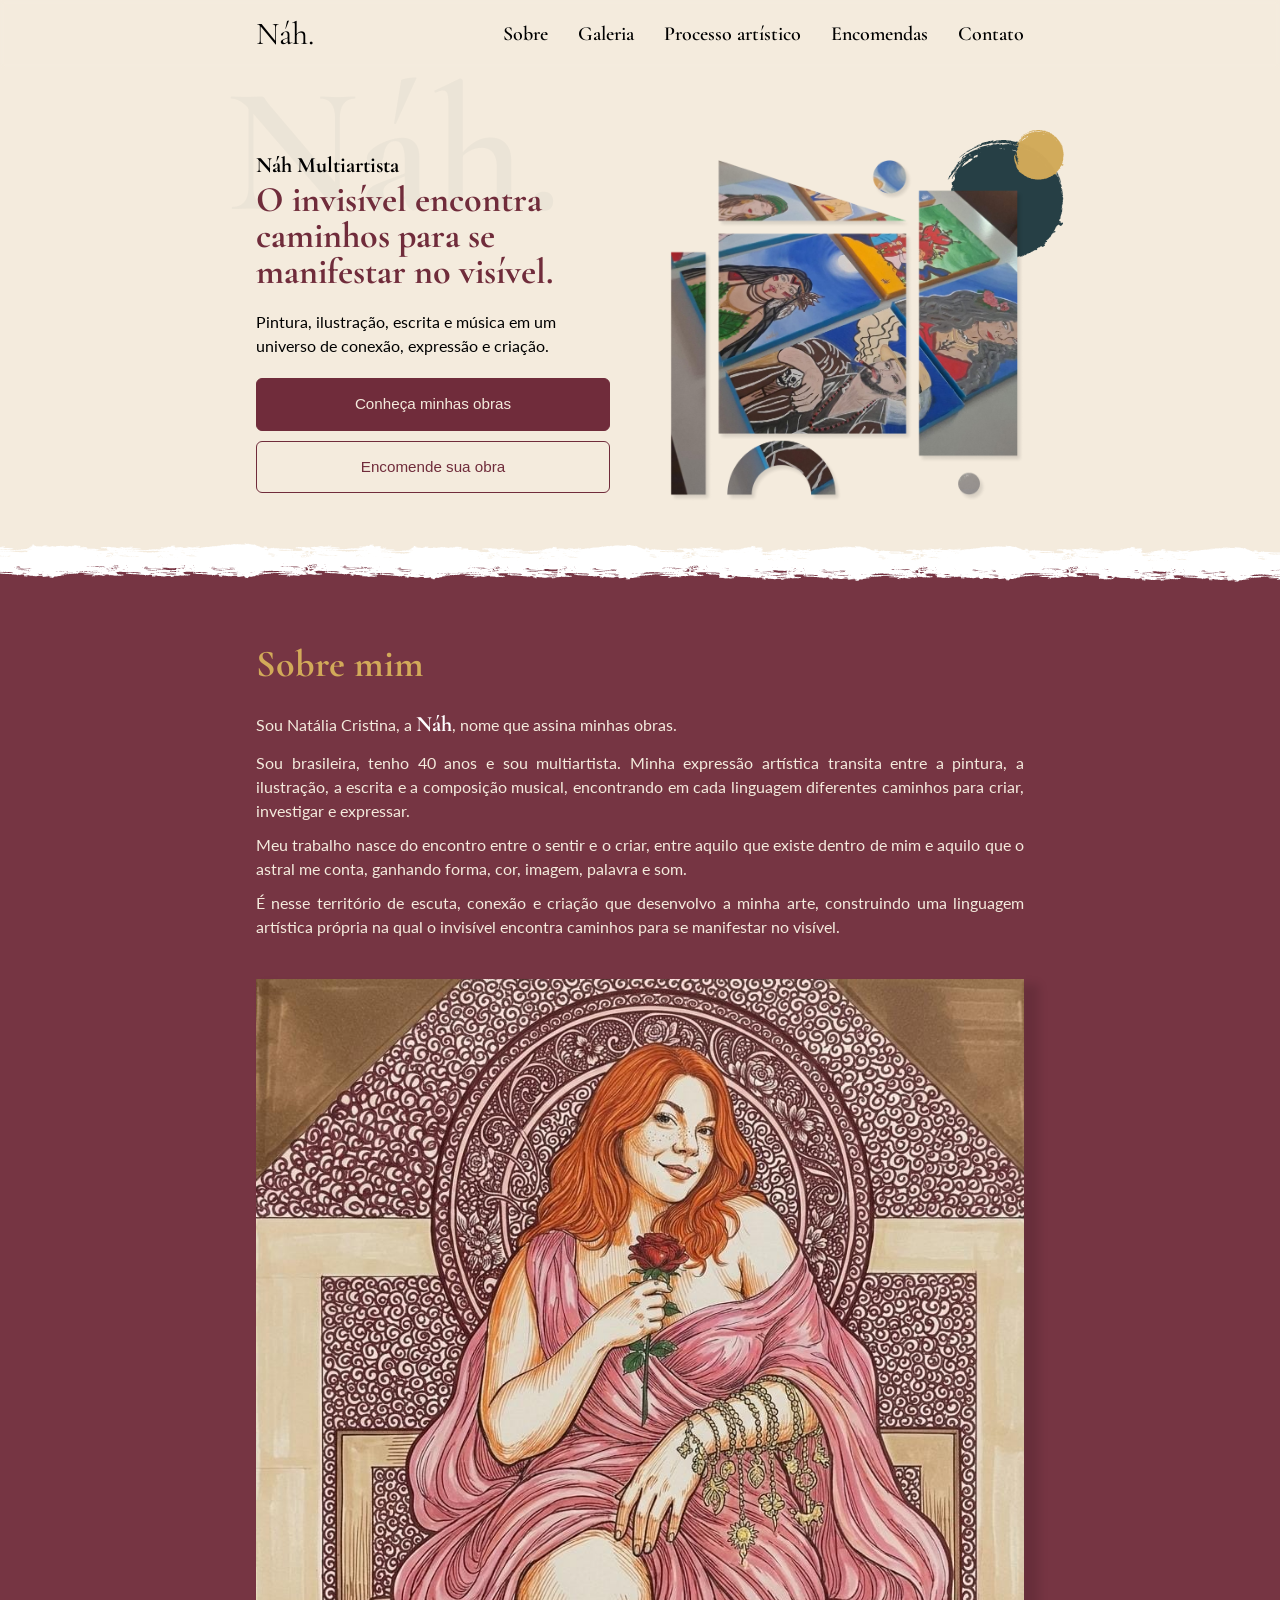
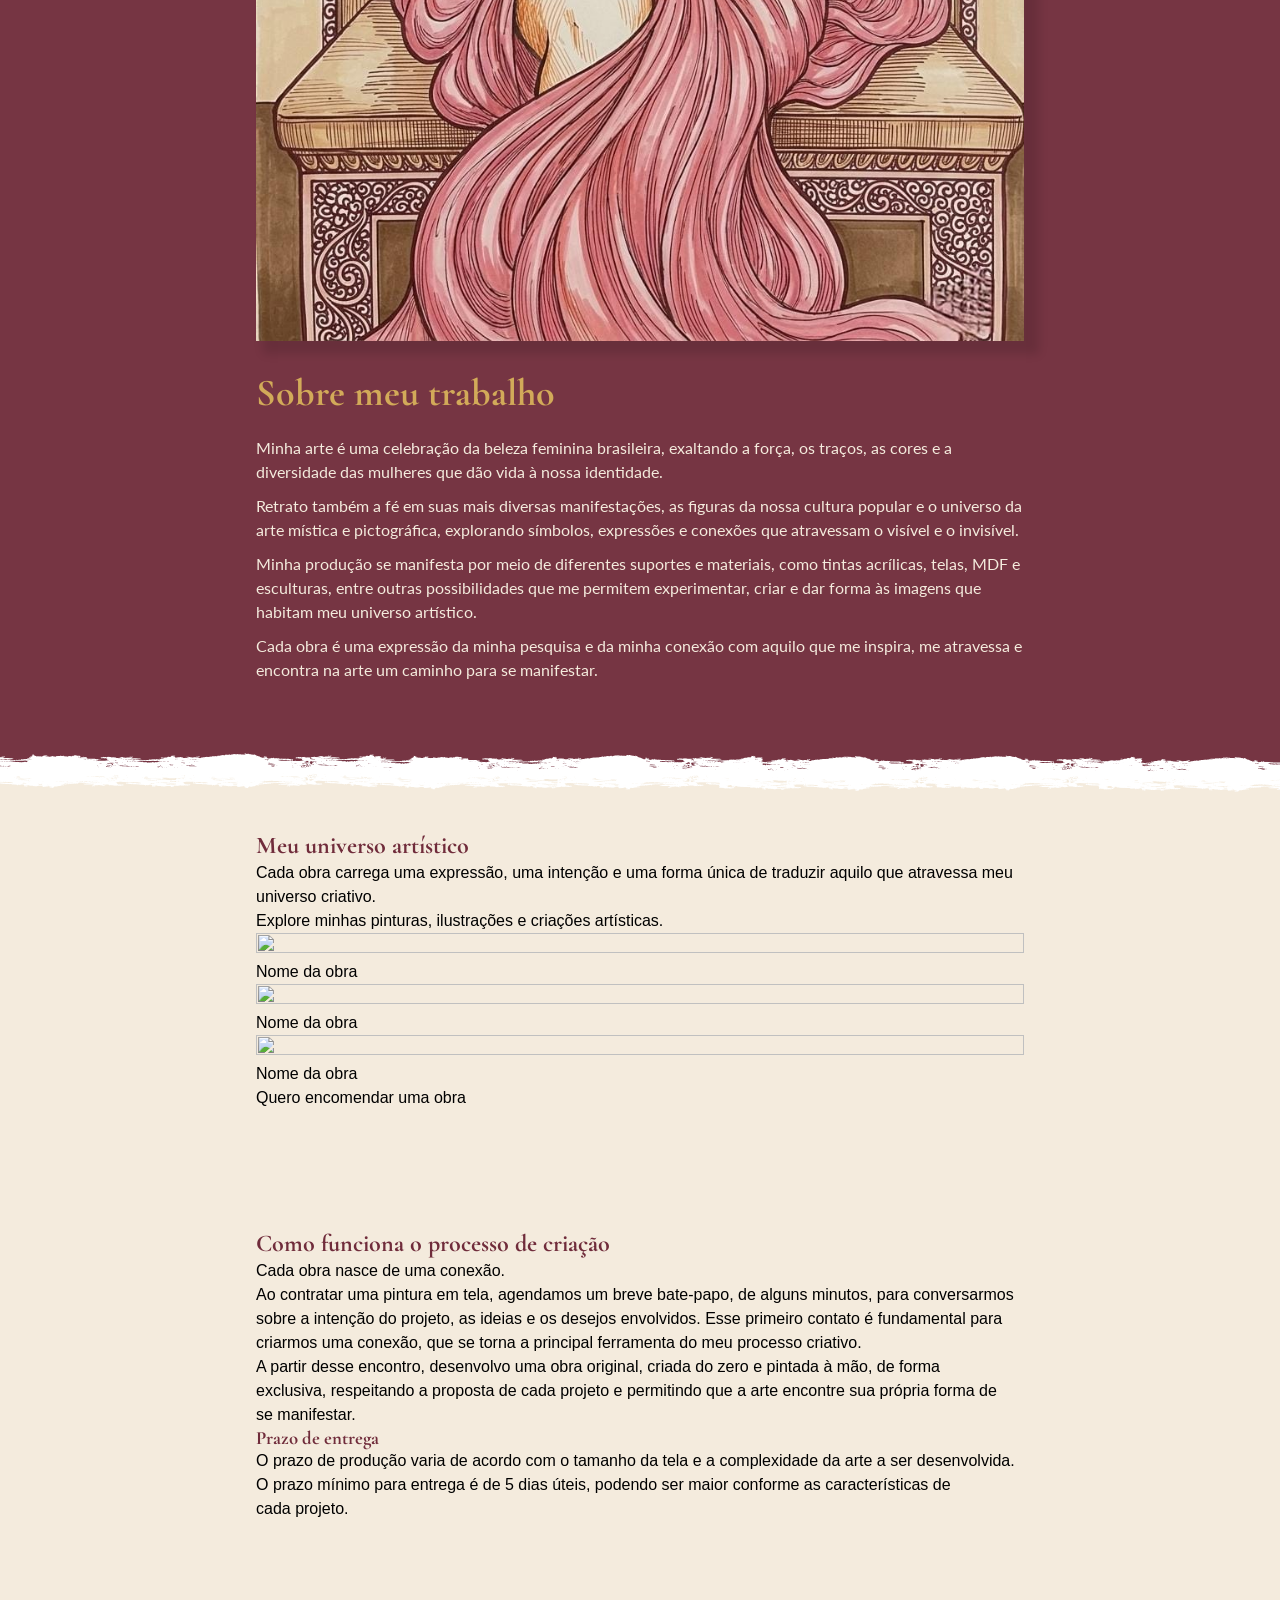
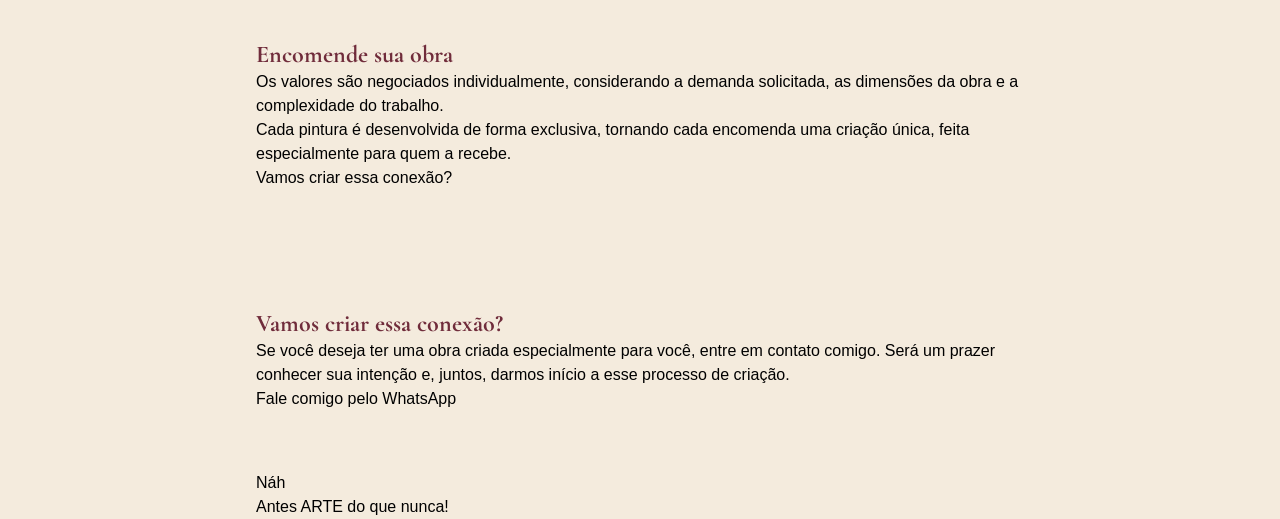
==== index.html @ b09dcbd8 "feat: footer" ====
<!doctype html>
<html lang="pt-BR">
  <head>
    <meta charset="UTF-8" />
    <meta name="viewport" content="width=device-width, initial-scale=1.0" />
    <title>Náh Multiartista</title>
    <link rel="preconnect" href="https://fonts.googleapis.com" />
    <link rel="preconnect" href="https://fonts.gstatic.com" crossorigin />
    <link rel="icon" type="image/x-icon" href="./favicon.ico" />
    <link
      href="https://fonts.googleapis.com/css2?family=Cormorant+Garamond:ital,wght@0,300..700;1,300..700&family=Lato:ital,wght@0,100;0,300;0,400;0,700;0,900;1,100;1,300;1,400;1,700;1,900&display=swap"
      rel="stylesheet"
    />
    <link rel="stylesheet" href="./styles/main.css?v=4" />
  </head>

  <body>
    <div id="header"></div>

    <main>
      <div id="hero"></div>
      <div id="about"></div>
      <div id="gallery"></div>
      <div id="process"></div>
      <div id="commissions"></div>
      <div id="contact"></div>
      <div id="footer"></div>
    </main>

    <script type="module" src="./js/dynamic-load.js"></script>
    <script type="module" src="./js/dynamic-color.js"></script>
    <script type="module" src="./js/menu-mobile.js"></script>
  </body>
</html>
---- styles/main.css ----
@charset "UTF-8";
@media screen and (max-width: 767px) {
  .hide-mobile {
    display: none !important;
  }
}

.show-mobile {
  display: none;
}
@media screen and (max-width: 767px) {
  .show-mobile {
    display: block !important;
  }
}

*,
*::before,
*::after {
  box-sizing: border-box;
}

* {
  margin: 0;
}

html {
  scroll-behavior: smooth;
  scroll-padding-top: 5rem;
  -webkit-text-size-adjust: 100%;
}

body {
  min-height: 100vh;
  text-rendering: optimizeLegibility;
  -webkit-font-smoothing: antialiased;
}

img,
picture,
video,
canvas,
svg {
  display: block;
  max-width: 100%;
}

img,
video {
  height: auto;
}

img {
  display: block;
  width: 100%;
  height: 100%;
  -o-object-fit: contain;
     object-fit: contain;
}

button,
input,
textarea,
select {
  font: inherit;
}

button,
[type=button],
[type=submit] {
  cursor: pointer;
}

a {
  color: inherit;
  text-decoration: none;
}

ul,
ol {
  padding: 0;
  list-style: none;
}

textarea {
  resize: vertical;
}

:focus-visible {
  outline: 3px solid currentColor;
  outline-offset: 3px;
}

@media (prefers-reduced-motion: reduce) {
  *,
  *::before,
  *::after {
    scroll-behavior: auto !important;
    animation-duration: 0.01ms !important;
    animation-iteration-count: 1 !important;
    transition-duration: 0.01ms !important;
  }
}
h1,
h2,
h3,
h4,
.titulo {
  font-family: "Cormorant Garamond", serif;
  font-style: normal;
  color: #702c3b;
}

.titulo {
  font-size: 38px;
  margin-bottom: 20px;
}
@media screen and (max-width: 767px) {
  .titulo {
    font-size: 32px;
  }
}
.titulo.verde {
  color: #d2aa59 !important;
}

.texto {
  font-family: "Lato", sans-serif;
  font-style: normal;
}
@media screen and (min-width: 1440px) {
  .texto {
    text-align: justify;
  }
}
.texto p {
  font-size: 16px;
  margin-bottom: 10px;
}
@media screen and (max-width: 767px) {
  .texto p {
    font-size: 16px;
  }
}

html {
  scroll-behavior: smooth;
  scroll-padding-top: 5rem;
  overflow-x: clip;
  overscroll-behavior-x: none;
}

body {
  min-width: 320px;
  font-family: sans-serif;
  line-height: 1.5;
  background: #f4ebdd;
}

h1,
h2,
h3,
h4,
h5,
h6 {
  line-height: 1.2;
  text-wrap: balance;
}

p {
  text-wrap: pretty;
}

a,
button {
  -webkit-tap-highlight-color: transparent;
}

section {
  position: relative;
  padding: 60px 20px;
}
@media screen and (max-width: 767px) {
  section {
    padding: 40px 10px;
  }
}

.texture-effect {
  position: absolute;
  top: 0;
  left: 0;
  right: 0;
  bottom: 0;
  width: 100%;
  height: 100%;
  background-image: url("./assets/img/effect.png");
  opacity: 0.7;
}

.container {
  max-width: 1440px;
  margin-left: auto;
  margin-right: auto;
}
@media screen and (min-width: 768px) and (max-width: 1439px) {
  .container {
    max-width: 768px;
  }
}
@media screen and (max-width: 767px) {
  .container {
    max-width: 425px;
    padding-left: 10px;
    padding-right: 10px;
  }
}
.container {
  position: relative;
  z-index: 1;
}

.line {
  position: absolute;
  top: -20px;
  left: -20px;
  z-index: 1;
  width: 105%;
  overflow: hidden;
}
.line img {
  width: 100%;
  min-width: 1400px;
}

/* width */
::-webkit-scrollbar {
  width: 10px;
}

/* Track */
::-webkit-scrollbar-track {
  background: #f4ebdd;
}

/* Handle */
::-webkit-scrollbar-thumb {
  background: #263f45;
  border-radius: 5px;
  border: 2px solid #f4ebdd;
}

/* barra de rolagem hover */
::-webkit-scrollbar-thumb:hover {
  background: #263f45;
}

/* Seleção para navegadores modernos */
::-moz-selection {
  background-color: #263f45; /* Cor de fundo da seleção */
  color: #f4ebdd; /* Cor do texto da seleção */
}
::selection {
  background-color: #263f45; /* Cor de fundo da seleção */
  color: #f4ebdd; /* Cor do texto da seleção */
}

/* Seleção para navegadores mais antigos */
::-moz-selection {
  background-color: #263f45; /* Cor de fundo da seleção para Firefox */
  color: #f4ebdd; /* Cor do texto da seleção para Firefox */
}

@media (prefers-reduced-motion: reduce) {
  html {
    scroll-behavior: auto;
  }
}
[data-aos] {
  opacity: 0;
}

.fade-up {
  animation: fade-up 0.5s ease-out both;
}

@keyframes fade-up {
  from {
    opacity: 0;
    transform: translateY(50px);
  }
  to {
    opacity: 1;
    transform: translateY(0);
  }
}
@keyframes fade-down {
  from {
    opacity: 0;
    transform: translateY(-50px);
  }
  to {
    opacity: 1;
    transform: translateY(0);
  }
}
.fade-down {
  animation: fade-down 0.5s ease-out both;
}

@keyframes fade-left {
  from {
    opacity: 0;
    transform: translateX(50px);
  }
  to {
    opacity: 1;
    transform: translateX(0);
  }
}
.fade-left {
  animation: fade-left 0.5s ease-out both;
}

@keyframes fade-right {
  from {
    opacity: 0;
    transform: translateX(-50px);
  }
  to {
    opacity: 1;
    transform: translateX(0);
  }
}
.fade-right {
  animation: fade-right 0.5s ease-out both;
}

@keyframes zoom-in {
  from {
    opacity: 0;
    transform: scale(0.6);
  }
  to {
    opacity: 1;
    transform: scale(1);
  }
}
.zoom-in {
  animation: zoom-in 0.5s ease-out both;
  transform-origin: center center;
}

.btn {
  display: inline-flex;
  align-items: center;
  justify-content: center;
  gap: 0.5rem;
  padding: 0.875rem 1.5rem;
  border: 1px solid transparent;
  border-radius: 0.375rem;
  font: inherit;
  font-size: 0.95rem;
  font-weight: 500;
  text-align: center;
  text-decoration: none;
  cursor: pointer;
  transition: background-color 0.3s ease, color 0.3s ease, border-color 0.3s ease, transform 0.3s ease, box-shadow 0.3s ease;
}
.btn:hover {
  transform: translateY(-2px);
}
.btn:focus-visible {
  outline: 2px solid #d2aa59;
  outline-offset: 4px;
}
.btn:active {
  transform: translateY(0);
}

.btn-primary {
  color: #f4ebdd;
  background-color: #702c3b;
  border-color: #702c3b;
}
.btn-primary:hover {
  background-color: #c46a48;
  border-color: #c46a48;
  box-shadow: 0 5px 15px rgba(112, 44, 59, 0.18);
}

.btn-secondary {
  color: #702c3b;
  background-color: transparent;
  border-color: #702c3b;
}
.btn-secondary:hover {
  color: #f4ebdd;
  background-color: #702c3b;
}

@media (prefers-reduced-motion: reduce) {
  .btn {
    transition: none;
  }
  .btn:hover, .btn:active {
    transform: none;
  }
}
.sobre {
  background: rgba(112, 44, 59, 0.95);
  color: #f4ebdd;
  position: relative;
}
@media screen and (min-width: 1440px) {
  .sobre {
    padding-top: 180px;
    padding-bottom: 180px;
  }
}
@media screen and (min-width: 768px) and (max-width: 1439px) {
  .sobre {
    padding-top: 80px;
    padding-bottom: 80px;
  }
}
@media screen and (max-width: 767px) {
  .sobre {
    padding-top: 80px;
    padding-bottom: 80px;
  }
}
.sobre .container {
  display: grid;
  grid-template-columns: 1fr 1fr 1fr;
  gap: 80px;
  align-items: center;
  justify-content: center;
}
@media screen and (min-width: 768px) and (max-width: 1439px) {
  .sobre .container {
    grid-template-columns: 1fr;
    gap: 30px;
  }
}
@media screen and (max-width: 767px) {
  .sobre .container {
    grid-template-columns: 1fr;
    gap: 30px;
  }
}
.sobre .sobre-grid-left .texto {
  text-align: right;
}
@media screen and (min-width: 768px) and (max-width: 1439px) {
  .sobre .sobre-grid-left .texto {
    text-align: justify;
  }
}
@media screen and (max-width: 767px) {
  .sobre .sobre-grid-left .texto {
    text-align: left;
  }
}
.sobre .sobre-grid-center {
  position: relative;
}
@media screen and (max-width: 767px) {
  .sobre .sobre-grid-center {
    padding: 0 0px 0;
  }
}
.sobre .sobre-grid-center picture {
  display: block;
  overflow: hidden;
  box-shadow: 11px 9px 9px 4px rgba(0, 0, 0, 0.1215686275);
  transition: 0.3s ease-out;
}
.sobre .sobre-grid-center picture:hover {
  transform: scale(0.97) rotate(2deg);
  box-shadow: 9px 7px 7px 2px rgba(0, 0, 0, 0.1294117647);
}
.sobre .sobre-grid-right .texto {
  text-align: left;
}
.sobre .marca {
  font-family: "Cormorant Garamond", serif;
  color: #fff;
  font-weight: 800;
  font-size: 22px;
}

header {
  display: block;
  width: 100%;
  padding: 10px 40px;
  position: fixed;
  top: 0;
  left: 0;
  background: transparent;
  backdrop-filter: blur(2px);
  z-index: 99;
}
@media screen and (max-width: 767px) {
  header {
    padding: 10px 20px;
  }
}
header .logo {
  font-size: 32px;
  font-family: "Cormorant Garamond", serif;
  position: relative;
  z-index: 101;
}
header .logo,
header .nav-header ul li a {
  transition: color 0.3s ease;
}
header.is-dark .logo,
header.is-dark .nav-header ul li a {
  color: #f4ebdd;
}
header.is-dark .nav-header ul li:hover a {
  color: #d2aa59;
}
header.is-dark .menu-toggle {
  border-color: rgba(210, 170, 89, 0.7);
}
header.is-dark .menu-toggle__line {
  background-color: #f4ebdd;
}
header.is-dark .menu-toggle:hover {
  background-color: rgba(210, 170, 89, 0.15);
}

.nav-header {
  display: flex;
  align-items: center;
  justify-content: space-between;
  position: relative;
}
.nav-header ul {
  display: flex;
  width: 100%;
  justify-content: flex-end;
  align-items: center;
  gap: 30px;
  font-family: "Cormorant Garamond", serif;
  font-size: 20px;
  font-weight: 600;
}
.nav-header ul li,
.nav-header ul li a {
  transition: 0.3s ease-out;
}
.nav-header ul li:hover {
  transform: scale(1.05);
}
.nav-header ul li:hover a {
  color: #702c3b;
}

.menu-toggle {
  display: none;
  flex-direction: column;
  align-items: center;
  justify-content: center;
  gap: 6px;
  width: 48px;
  height: 48px;
  padding: 12px;
  background: transparent;
  border: 1px solid rgba(210, 170, 89, 0.7);
  border-radius: 50%;
  cursor: pointer;
  position: relative;
  z-index: 102;
  transition: background-color 0.3s ease, border-color 0.3s ease, transform 0.3s ease;
}
.menu-toggle:hover {
  background-color: rgba(210, 170, 89, 0.15);
  border-color: #d2aa59;
}
.menu-toggle:active {
  transform: scale(0.92);
}
.menu-toggle:focus-visible {
  outline: 2px solid #d2aa59;
  outline-offset: 4px;
}
.menu-toggle__line {
  display: block;
  width: 22px;
  height: 2px;
  flex-shrink: 0;
  background-color: #702c3b;
  border-radius: 2px;
  transition: transform 0.3s ease, opacity 0.2s ease, width 0.3s ease;
}
.menu-toggle__line:nth-child(2) {
  width: 15px;
  align-self: flex-start;
}
.menu-toggle.is-active {
  background-color: rgba(210, 170, 89, 0.15);
  border-color: #d2aa59;
}
.menu-toggle.is-active .menu-toggle__line {
  width: 22px;
}
.menu-toggle.is-active .menu-toggle__line:nth-child(1) {
  transform: translateY(8px) rotate(45deg);
}
.menu-toggle.is-active .menu-toggle__line:nth-child(2) {
  opacity: 0;
  transform: scaleX(0);
}
.menu-toggle.is-active .menu-toggle__line:nth-child(3) {
  transform: translateY(-8px) rotate(-45deg);
}

.menu-mobile {
  position: relative;
}
.menu-mobile .nav-header {
  display: flex;
  align-items: center;
  justify-content: space-between;
  position: relative;
}

.menu-toggle {
  display: flex;
  flex-direction: column;
  align-items: center;
  justify-content: center;
  gap: 6px;
  width: 48px;
  height: 48px;
  padding: 12px;
  border: 1px solid rgba(210, 170, 89, 0.7);
  border-radius: 50%;
  cursor: pointer;
  position: relative;
  z-index: 102;
  transition: background-color 0.3s ease, border-color 0.3s ease, transform 0.3s ease;
}
.menu-toggle:hover {
  background-color: rgba(210, 170, 89, 0.15);
  border-color: #d2aa59;
}
.menu-toggle:active {
  transform: scale(0.92);
}
.menu-toggle:focus-visible {
  outline: 2px solid #d2aa59;
  outline-offset: 4px;
}
.menu-toggle__line {
  display: block;
  width: 22px;
  height: 2px;
  flex-shrink: 0;
  background-color: #702c3b;
  border-radius: 2px;
  transition: transform 0.3s ease, opacity 0.2s ease, width 0.3s ease;
}
.menu-toggle__line:nth-child(2) {
  width: 15px;
  align-self: flex-start;
}
.menu-toggle.is-active {
  background-color: rgba(210, 170, 89, 0.15);
  border-color: #d2aa59;
}
.menu-toggle.is-active .menu-toggle__line {
  width: 22px;
  background: #f4ebdd;
}
.menu-toggle.is-active .menu-toggle__line:nth-child(1) {
  transform: translateY(8px) rotate(45deg);
}
.menu-toggle.is-active .menu-toggle__line:nth-child(2) {
  opacity: 0;
  transform: scaleX(0);
}
.menu-toggle.is-active .menu-toggle__line:nth-child(3) {
  transform: translateY(-8px) rotate(-45deg);
}

.nav-mobile {
  position: fixed;
  top: 0;
  right: 0;
  width: 60vw;
  height: 100vh;
  height: 100dvh;
  overflow-y: auto;
  background: rgba(38, 63, 69, 0.98);
  box-shadow: 2px 2px 8px 4px rgba(0, 0, 0, 0.1215686275);
  color: #f4ebdd;
  transform: translateX(100%);
  visibility: hidden;
  pointer-events: none;
  transition: transform 0.35s ease, visibility 0.35s ease;
  z-index: 101;
}
.nav-mobile ul {
  display: grid;
  grid-template-columns: 1fr;
  gap: 0;
  width: 100%;
  padding-top: 100px;
  font-family: "Cormorant Garamond", serif;
  font-size: 22px;
  font-weight: 600;
}
.nav-mobile li {
  display: block;
  width: 100%;
  padding: 15px 30px;
  transition: background-color 0.2s ease, transform 0.1s ease;
}
.nav-mobile li:hover {
  background-color: rgba(244, 235, 221, 0.08);
}
.nav-mobile li:active {
  background-color: rgba(244, 235, 221, 0.16);
}
.nav-mobile li a {
  display: block;
  color: #f4ebdd;
  text-decoration: none;
}
.nav-mobile.is-active {
  transform: translateX(0);
  visibility: visible;
  pointer-events: auto;
}

@media (prefers-reduced-motion: reduce) {
  .menu-toggle,
  .menu-toggle__line,
  .nav-mobile,
  .nav-mobile li {
    transition: none;
  }
}
.hero {
  overflow: hidden;
  padding-top: 140px;
}
@media screen and (min-width: 1440px) {
  .hero {
    height: 100vh;
  }
}
.hero .container {
  display: grid;
  grid-template-columns: 1fr 1fr;
  gap: 60px;
  align-items: center;
  justify-content: center;
}
@media screen and (max-width: 767px) {
  .hero .container {
    display: flex;
    flex-wrap: wrap;
    flex-direction: column-reverse;
    justify-content: center;
    width: 100%;
  }
}
.hero .texture-hero {
  opacity: 0.4;
}

.hero-grid-left {
  position: relative;
}
.hero-grid-left .detail-hero {
  position: absolute;
  top: -140px;
  left: -80px;
  font-size: 300px;
  font-weight: 600;
  font-family: "Cormorant Garamond", serif;
  line-height: 0.7;
  color: #263f45;
  opacity: 0.035;
  z-index: -1;
  pointer-events: none;
  -webkit-user-select: none;
     -moz-user-select: none;
          user-select: none;
}
@media screen and (min-width: 768px) and (max-width: 1439px) {
  .hero-grid-left .detail-hero {
    font-size: 180px;
    top: -60px;
    left: -30px;
  }
}
@media screen and (max-width: 767px) {
  .hero-grid-left .detail-hero {
    font-size: 160px;
    top: -30px;
    left: 50%;
    transform: translateX(-50%);
  }
}
.hero-grid-left .hero-subtitulo {
  font-family: "Cormorant Garamond", serif;
  font-size: 24px;
  font-weight: 700;
  color: verde;
}
@media screen and (min-width: 768px) and (max-width: 1439px) {
  .hero-grid-left .hero-subtitulo {
    font-size: 22px;
  }
}
@media screen and (max-width: 767px) {
  .hero-grid-left .hero-subtitulo {
    font-size: 20px;
    text-align: center;
  }
}
.hero-grid-left .hero-titulo {
  font-size: 48px;
  line-height: 100%;
}
@media screen and (min-width: 768px) and (max-width: 1439px) {
  .hero-grid-left .hero-titulo {
    font-size: 36px;
  }
}
@media screen and (max-width: 767px) {
  .hero-grid-left .hero-titulo {
    font-size: 36px;
    text-align: center;
    width: 100%;
  }
}
.hero-grid-left .hero-texto {
  margin-top: 20px;
}
@media screen and (max-width: 767px) {
  .hero-grid-left .hero-texto {
    text-align: center;
    margin-top: 0;
  }
}
.hero-grid-left .btn-container {
  margin-top: 20px;
  display: flex;
  flex-wrap: wrap;
  align-items: center;
  gap: 20px;
}
@media screen and (min-width: 768px) and (max-width: 1439px) {
  .hero-grid-left .btn-container {
    gap: 10px;
  }
  .hero-grid-left .btn-container .btn {
    display: block;
    width: 100%;
  }
}
@media screen and (max-width: 767px) {
  .hero-grid-left .btn-container {
    gap: 10px;
  }
  .hero-grid-left .btn-container .btn {
    display: block;
    width: 100%;
  }
}

.hero-grid-right .hero-img {
  position: relative;
  display: block;
  width: 100%;
  max-width: 660px;
  height: auto;
  animation: hero-entrance 1.2s ease-out both, hero-float 6s ease-in-out 1.2s infinite;
  margin-top: 20px;
}
@media screen and (max-width: 767px) {
  .hero-grid-right .hero-img {
    padding: 30px;
  }
}
.hero-grid-right .hero-img .circulo {
  position: absolute;
  top: -40px;
  right: -80px;
  display: block;
  width: 260px;
  height: 260px;
  opacity: 1;
  z-index: -1;
}
@media screen and (min-width: 768px) and (max-width: 1439px) {
  .hero-grid-right .hero-img .circulo {
    width: 120px;
    height: 120px;
    top: -20px;
    right: -40px;
  }
}
@media screen and (max-width: 767px) {
  .hero-grid-right .hero-img .circulo {
    width: 100px;
    height: 100px;
    top: 10px;
    right: 0px;
  }
}
.hero-grid-right .hero-img .circulo-s {
  position: absolute;
  top: -60px;
  right: -80px;
  display: block;
  width: 100px;
  height: 100px;
  opacity: 0.98;
  z-index: -1;
}
@media screen and (min-width: 768px) and (max-width: 1439px) {
  .hero-grid-right .hero-img .circulo-s {
    width: 50px;
    height: 50px;
    top: -30px;
    right: -40px;
  }
}
@media screen and (max-width: 767px) {
  .hero-grid-right .hero-img .circulo-s {
    width: 40px;
    height: 40px;
    top: 0px;
    right: 0px;
  }
}
.hero-grid-right .hero-img img {
  display: block;
  width: 100%;
  height: 100%;
  -o-object-fit: contain;
     object-fit: contain;
}
@keyframes hero-entrance {
  from {
    opacity: 0;
    transform: translateY(20px) scale(0.98);
  }
  to {
    opacity: 1;
    transform: translateY(0) scale(1);
  }
}
@keyframes hero-float {
  0%, 100% {
    transform: translateY(0);
  }
  50% {
    transform: translateY(-8px);
  }
}/*# sourceMappingURL=main.css.map */
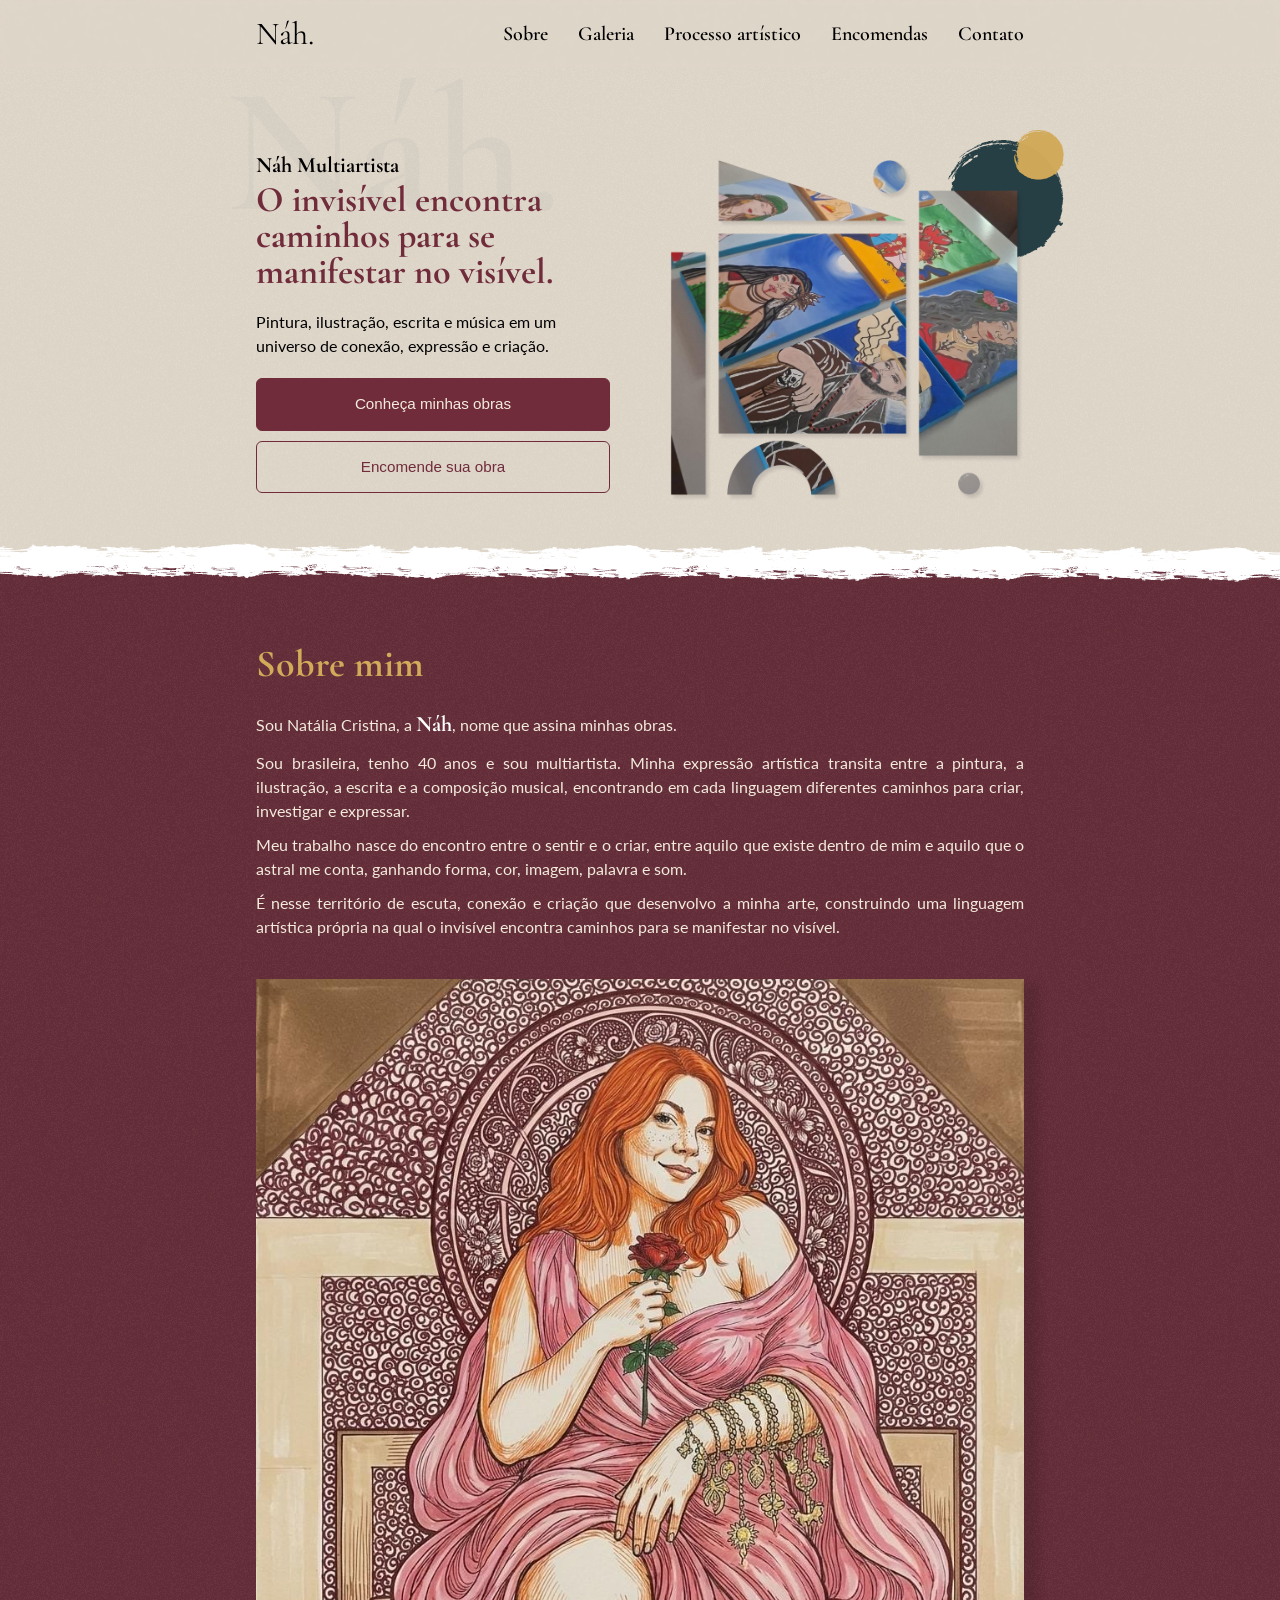
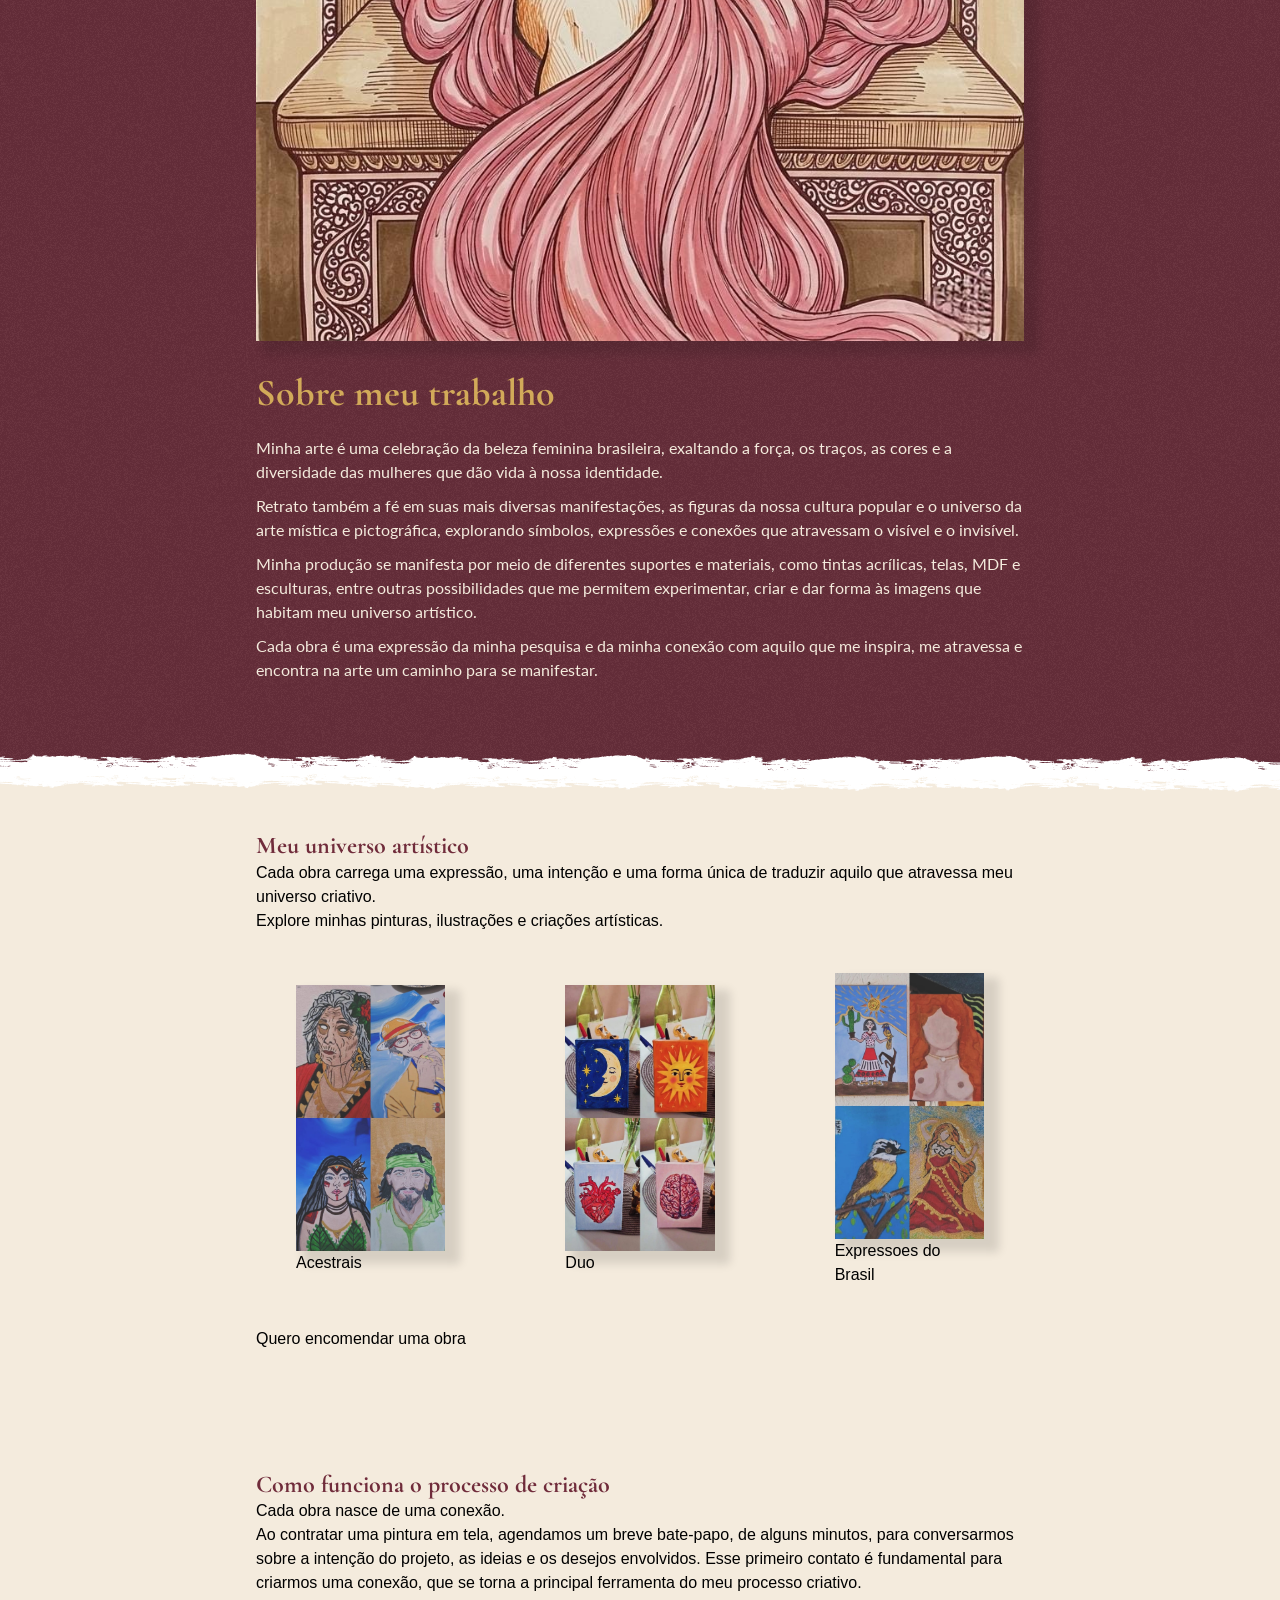
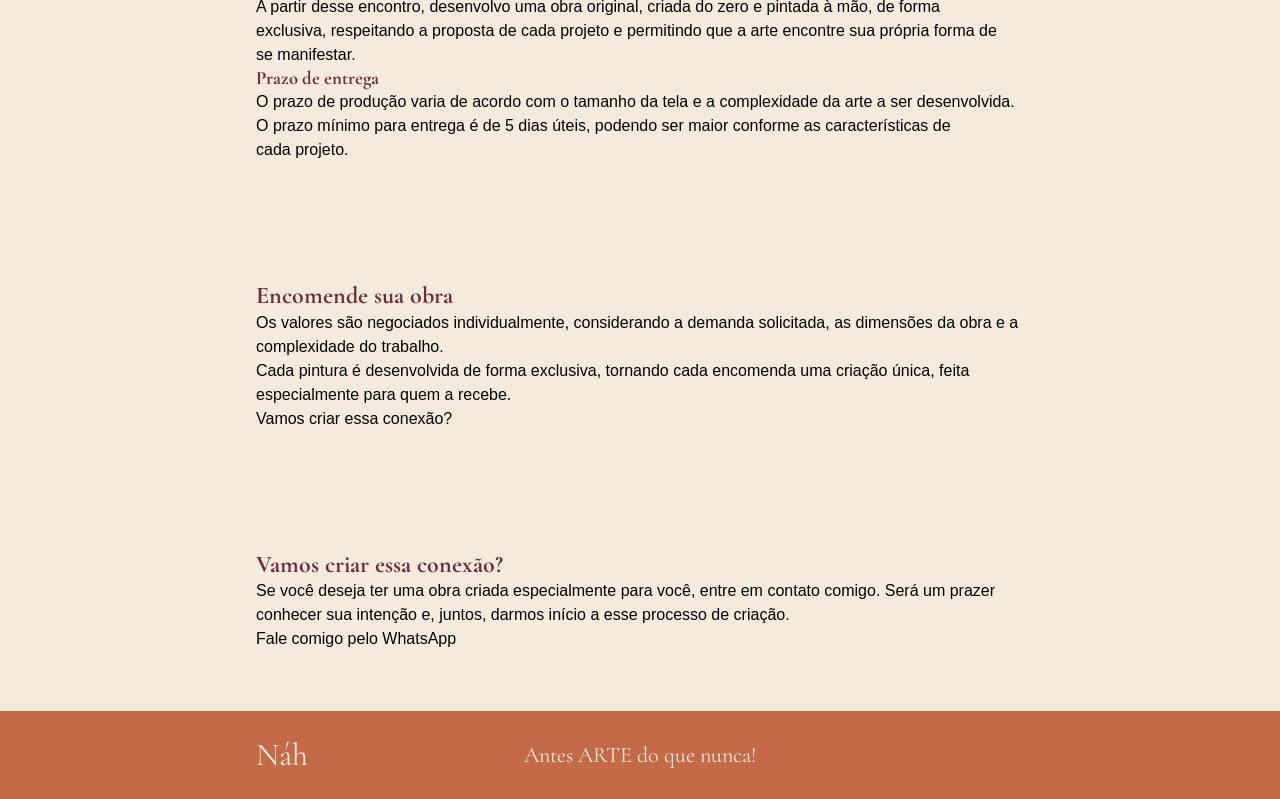
==== commit 7acc974e: "feat(wip): gallery" ====
--- a/index.html
+++ b/index.html
@@ -11,7 +11,7 @@
       href="https://fonts.googleapis.com/css2?family=Cormorant+Garamond:ital,wght@0,300..700;1,300..700&family=Lato:ital,wght@0,100;0,300;0,400;0,700;0,900;1,100;1,300;1,400;1,700;1,900&display=swap"
       rel="stylesheet"
     />
-    <link rel="stylesheet" href="./styles/main.css?v=4" />
+    <link rel="stylesheet" href="./styles/main.css?v=5" />
   </head>
 
   <body>
--- a/styles/main.css
+++ b/styles/main.css
@@ -178,7 +178,12 @@
 
 section {
   position: relative;
-  padding: 60px 20px;
+  padding: 80px 20px;
+}
+@media screen and (min-width: 768px) and (max-width: 1439px) {
+  section {
+    padding: 60px 20px;
+  }
 }
 @media screen and (max-width: 767px) {
   section {
@@ -194,7 +199,7 @@
   bottom: 0;
   width: 100%;
   height: 100%;
-  background-image: url("./assets/img/effect.png");
+  background-image: url("../../assets/img/effect.png");
   opacity: 0.7;
 }
 
@@ -488,6 +493,32 @@
   color: #fff;
   font-weight: 800;
   font-size: 22px;
+}
+
+@media screen and (min-width: 1440px) {
+  .galeria {
+    padding: 120px 20px;
+  }
+}
+.galeria .grid-galeria {
+  display: flex;
+  flex-direction: row;
+  align-items: center;
+  gap: 40px;
+}
+.galeria .quadro {
+  max-width: 32%;
+  padding: 40px;
+}
+.galeria .quadro figure {
+  display: block;
+  overflow: hidden;
+  box-shadow: 11px 9px 9px 4px rgba(0, 0, 0, 0.1215686275);
+  transition: 0.3s ease-out;
+}
+.galeria .quadro figure:hover {
+  transform: scale(0.97) rotate(2deg);
+  box-shadow: 9px 7px 7px 2px rgba(0, 0, 0, 0.1294117647);
 }
 
 header {
@@ -967,4 +998,36 @@
   50% {
     transform: translateY(-8px);
   }
+}
+
+#footer {
+  padding: 10px 10px;
+  background: #c46a48;
+  color: #f4ebdd;
+  font-family: "Cormorant Garamond", serif;
+  font-size: 22px;
+  text-align: center;
+}
+@media screen and (max-width: 767px) {
+  #footer {
+    font-size: 20px;
+  }
+}
+#footer .container {
+  display: grid;
+  grid-template-columns: 1fr 1fr 1fr;
+  justify-content: center;
+  align-items: center;
+}
+@media screen and (max-width: 767px) {
+  #footer .container {
+    grid-template-columns: 1fr;
+  }
+}
+#footer .logo {
+  font-size: 32px;
+  font-family: "Cormorant Garamond", serif;
+  position: relative;
+  z-index: 101;
+  text-align: left;
 }/*# sourceMappingURL=main.css.map */
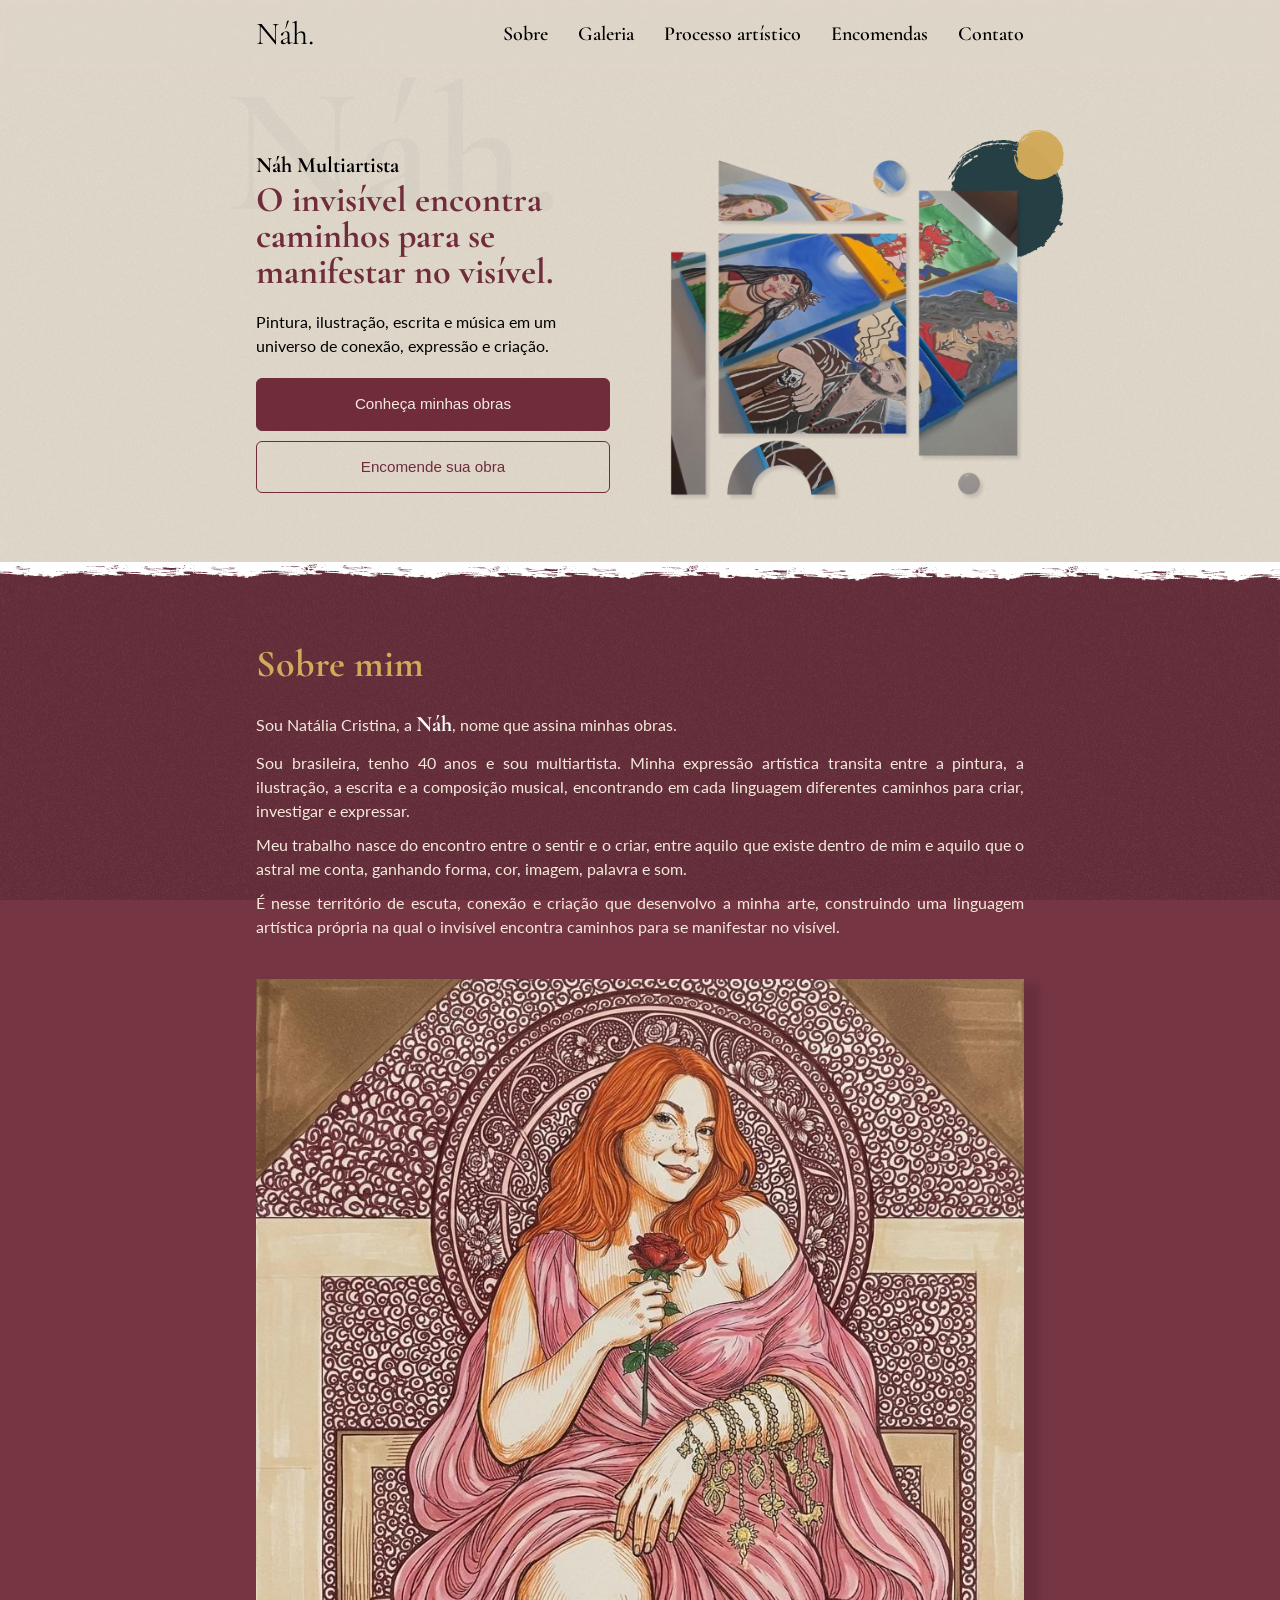
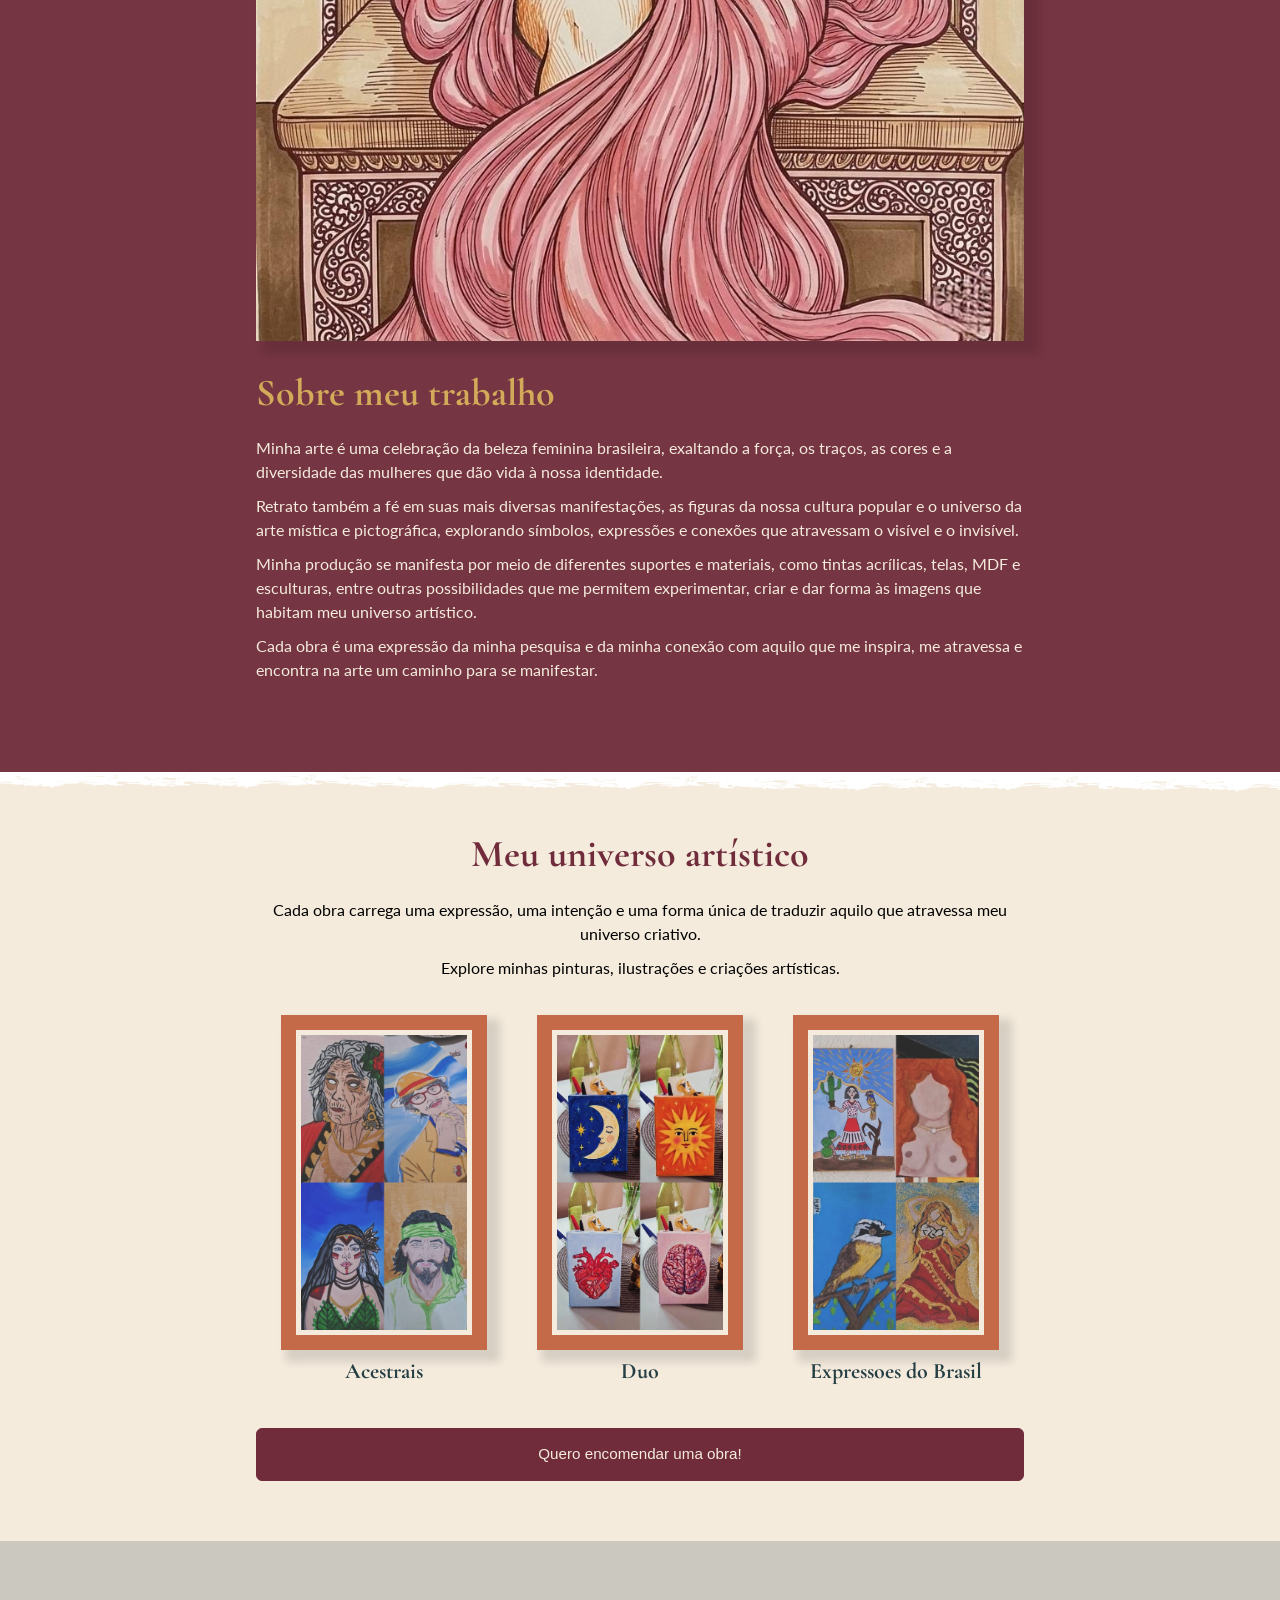
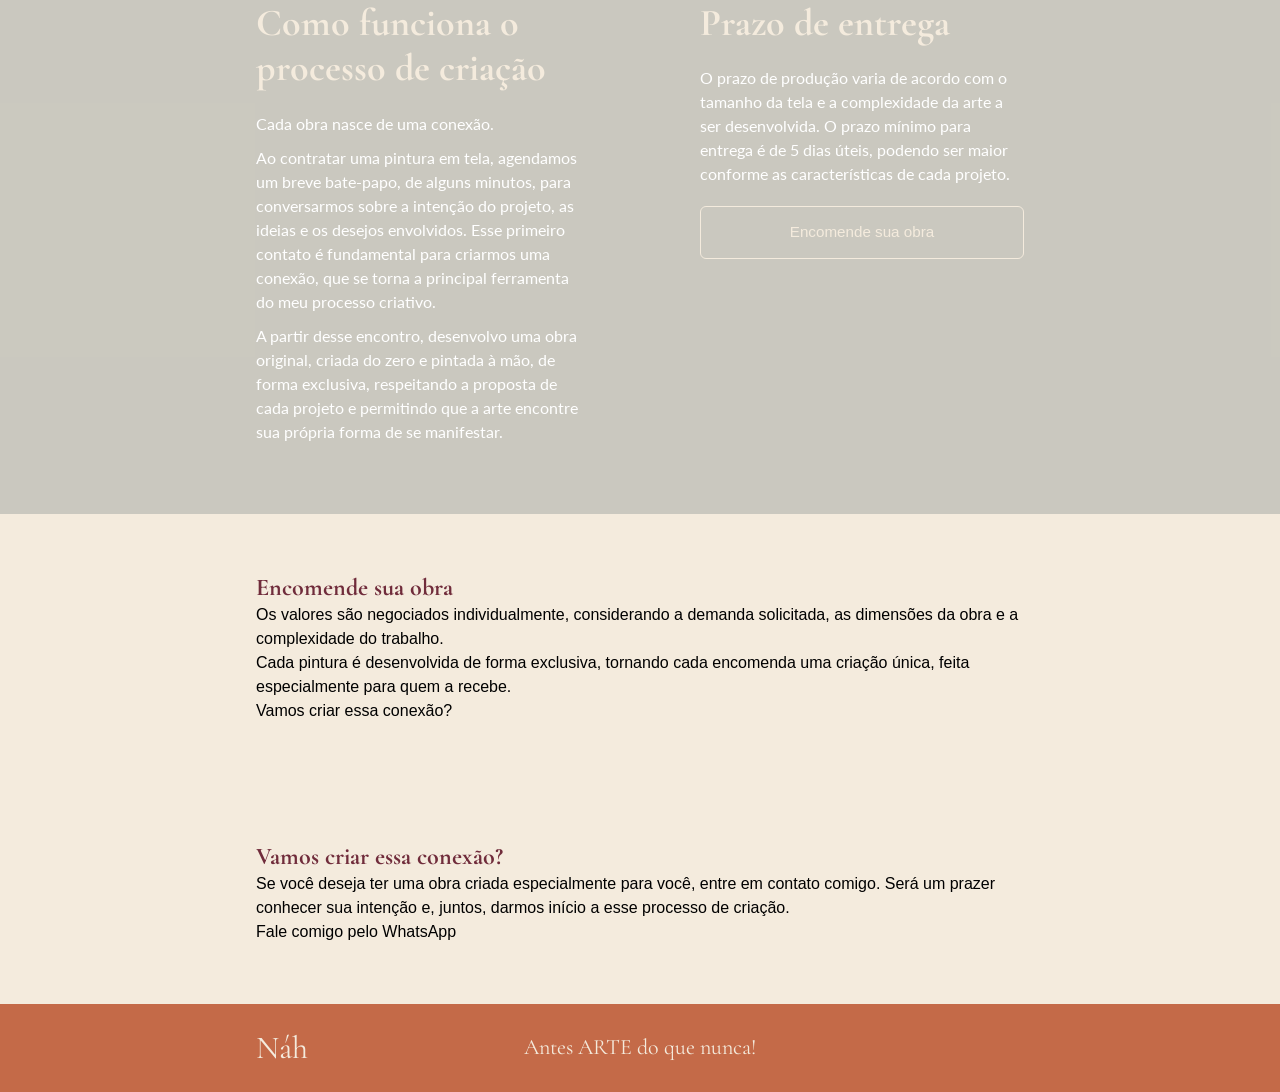
==== commit 3d921ff6: "feat: gallery" ====
--- a/index.html
+++ b/index.html
@@ -11,7 +11,7 @@
       href="https://fonts.googleapis.com/css2?family=Cormorant+Garamond:ital,wght@0,300..700;1,300..700&family=Lato:ital,wght@0,100;0,300;0,400;0,700;0,900;1,100;1,300;1,400;1,700;1,900&display=swap"
       rel="stylesheet"
     />
-    <link rel="stylesheet" href="./styles/main.css?v=5" />
+    <link rel="stylesheet" href="./styles/main.css?v=6" />
   </head>
 
   <body>
--- a/styles/main.css
+++ b/styles/main.css
@@ -187,7 +187,7 @@
 }
 @media screen and (max-width: 767px) {
   section {
-    padding: 40px 10px;
+    padding: 60px 10px;
   }
 }
 
@@ -200,7 +200,15 @@
   width: 100%;
   height: 100%;
   background-image: url("../../assets/img/effect.png");
+  background-position: center center;
+  background-repeat: repeat;
+  background-attachment: fixed;
   opacity: 0.7;
+}
+@media screen and (max-width: 767px) {
+  .texture-effect {
+    background-attachment: scroll;
+  }
 }
 
 .container {
@@ -402,6 +410,41 @@
 .btn-secondary:hover {
   color: #f4ebdd;
   background-color: #702c3b;
+  border-color: transparent;
+}
+.btn-secondary.white {
+  color: #f4ebdd;
+  border-color: #f4ebdd;
+}
+.btn-secondary:hover.white {
+  background-color: #263f45;
+  border-color: #263f45;
+}
+
+.btn-container {
+  margin-top: 20px;
+  display: flex;
+  flex-wrap: wrap;
+  align-items: center;
+  gap: 20px;
+}
+@media screen and (min-width: 768px) and (max-width: 1439px) {
+  .btn-container {
+    gap: 10px;
+  }
+  .btn-container .btn {
+    display: block;
+    width: 100%;
+  }
+}
+@media screen and (max-width: 767px) {
+  .btn-container {
+    gap: 10px;
+  }
+  .btn-container .btn {
+    display: block;
+    width: 100%;
+  }
 }
 
 @media (prefers-reduced-motion: reduce) {
@@ -416,6 +459,7 @@
   background: rgba(112, 44, 59, 0.95);
   color: #f4ebdd;
   position: relative;
+  overflow-x: hidden;
 }
 @media screen and (min-width: 1440px) {
   .sobre {
@@ -495,6 +539,23 @@
   font-size: 22px;
 }
 
+.galeria {
+  text-align: center;
+  overflow-x: hidden;
+}
+.galeria .texto {
+  text-align: center;
+}
+@media screen and (min-width: 768px) and (max-width: 1439px) {
+  .galeria .texto {
+    margin-bottom: 30px;
+  }
+}
+@media screen and (max-width: 767px) {
+  .galeria .texto {
+    margin-bottom: 30px;
+  }
+}
 @media screen and (min-width: 1440px) {
   .galeria {
     padding: 120px 20px;
@@ -502,23 +563,90 @@
 }
 .galeria .grid-galeria {
   display: flex;
+  flex-wrap: wrap;
   flex-direction: row;
-  align-items: center;
+  align-items: flex-start;
+  justify-content: center;
   gap: 40px;
 }
+@media screen and (max-width: 767px) {
+  .galeria .grid-galeria {
+    gap: 20px;
+    margin-bottom: 20px;
+  }
+}
 .galeria .quadro {
-  max-width: 32%;
+  max-width: calc(33.33% - 40px);
   padding: 40px;
+  transition: 0.3s ease-out;
+}
+@media screen and (min-width: 1440px) {
+  .galeria .quadro {
+    scale: 0.95;
+  }
+  .galeria .quadro:hover {
+    scale: 1;
+  }
+  .galeria .quadro:hover figure::before {
+    box-shadow: 9px 8px 16px 10px rgba(0, 0, 0, 0.0745098039);
+  }
+}
+@media screen and (min-width: 768px) and (max-width: 1439px) {
+  .galeria .quadro {
+    padding: 20px;
+  }
+}
+@media screen and (max-width: 767px) {
+  .galeria .quadro {
+    padding: 20px;
+    max-width: 100%;
+  }
 }
 .galeria .quadro figure {
   display: block;
-  overflow: hidden;
-  box-shadow: 11px 9px 9px 4px rgba(0, 0, 0, 0.1215686275);
+  border: 5px solid #f4ebdd;
   transition: 0.3s ease-out;
+  position: relative;
+  margin-bottom: 20px;
+}
+.galeria .quadro figure::before {
+  content: "";
+  display: block;
+  position: absolute;
+  top: -20px;
+  left: -20px;
+  width: calc(100% + 40px);
+  height: calc(100% + 40px);
+  background: #c46a48;
+  z-index: -1;
+  transition: 0.3s ease-out;
+  box-shadow: 9px 8px 8px 4px rgba(0, 0, 0, 0.1215686275);
 }
 .galeria .quadro figure:hover {
-  transform: scale(0.97) rotate(2deg);
   box-shadow: 9px 7px 7px 2px rgba(0, 0, 0, 0.1294117647);
+}
+.galeria .quadro figure:hover:before {
+  background: #263f45;
+}
+.galeria .quadro figcaption {
+  font-weight: 700;
+  font-size: 28px;
+  font-family: "Cormorant Garamond", serif;
+  color: #263f45;
+}
+@media screen and (min-width: 768px) and (max-width: 1439px) {
+  .galeria .quadro figcaption {
+    font-size: 22px;
+  }
+}
+@media screen and (max-width: 767px) {
+  .galeria .quadro figcaption {
+    font-size: 22px;
+  }
+}
+.galeria .btn-container {
+  display: block;
+  text-align: center;
 }
 
 header {
@@ -882,31 +1010,6 @@
     margin-top: 0;
   }
 }
-.hero-grid-left .btn-container {
-  margin-top: 20px;
-  display: flex;
-  flex-wrap: wrap;
-  align-items: center;
-  gap: 20px;
-}
-@media screen and (min-width: 768px) and (max-width: 1439px) {
-  .hero-grid-left .btn-container {
-    gap: 10px;
-  }
-  .hero-grid-left .btn-container .btn {
-    display: block;
-    width: 100%;
-  }
-}
-@media screen and (max-width: 767px) {
-  .hero-grid-left .btn-container {
-    gap: 10px;
-  }
-  .hero-grid-left .btn-container .btn {
-    display: block;
-    width: 100%;
-  }
-}
 
 .hero-grid-right .hero-img {
   position: relative;
@@ -998,6 +1101,44 @@
   50% {
     transform: translateY(-8px);
   }
+}
+
+.processo {
+  background-image: url("../../assets/img/background-img.jpg");
+  background-position: center center;
+  background-repeat: no-repeat;
+  background-attachment: fixed;
+  position: relative;
+  color: #fff;
+}
+@media screen and (max-width: 767px) {
+  .processo {
+    background-attachment: scroll;
+  }
+}
+.processo .mascara {
+  position: absolute;
+  top: 0;
+  left: 0;
+  width: 100%;
+  height: 100%;
+  background: rgba(38, 63, 69, 0.2);
+}
+.processo .container {
+  position: relative;
+  z-index: 1;
+  display: grid;
+  grid-template-columns: 1fr 1fr;
+  gap: 120px;
+}
+@media screen and (max-width: 767px) {
+  .processo .container {
+    grid-template-columns: 1fr;
+    gap: 60px;
+  }
+}
+.processo .titulo {
+  color: #f4ebdd;
 }
 
 #footer {
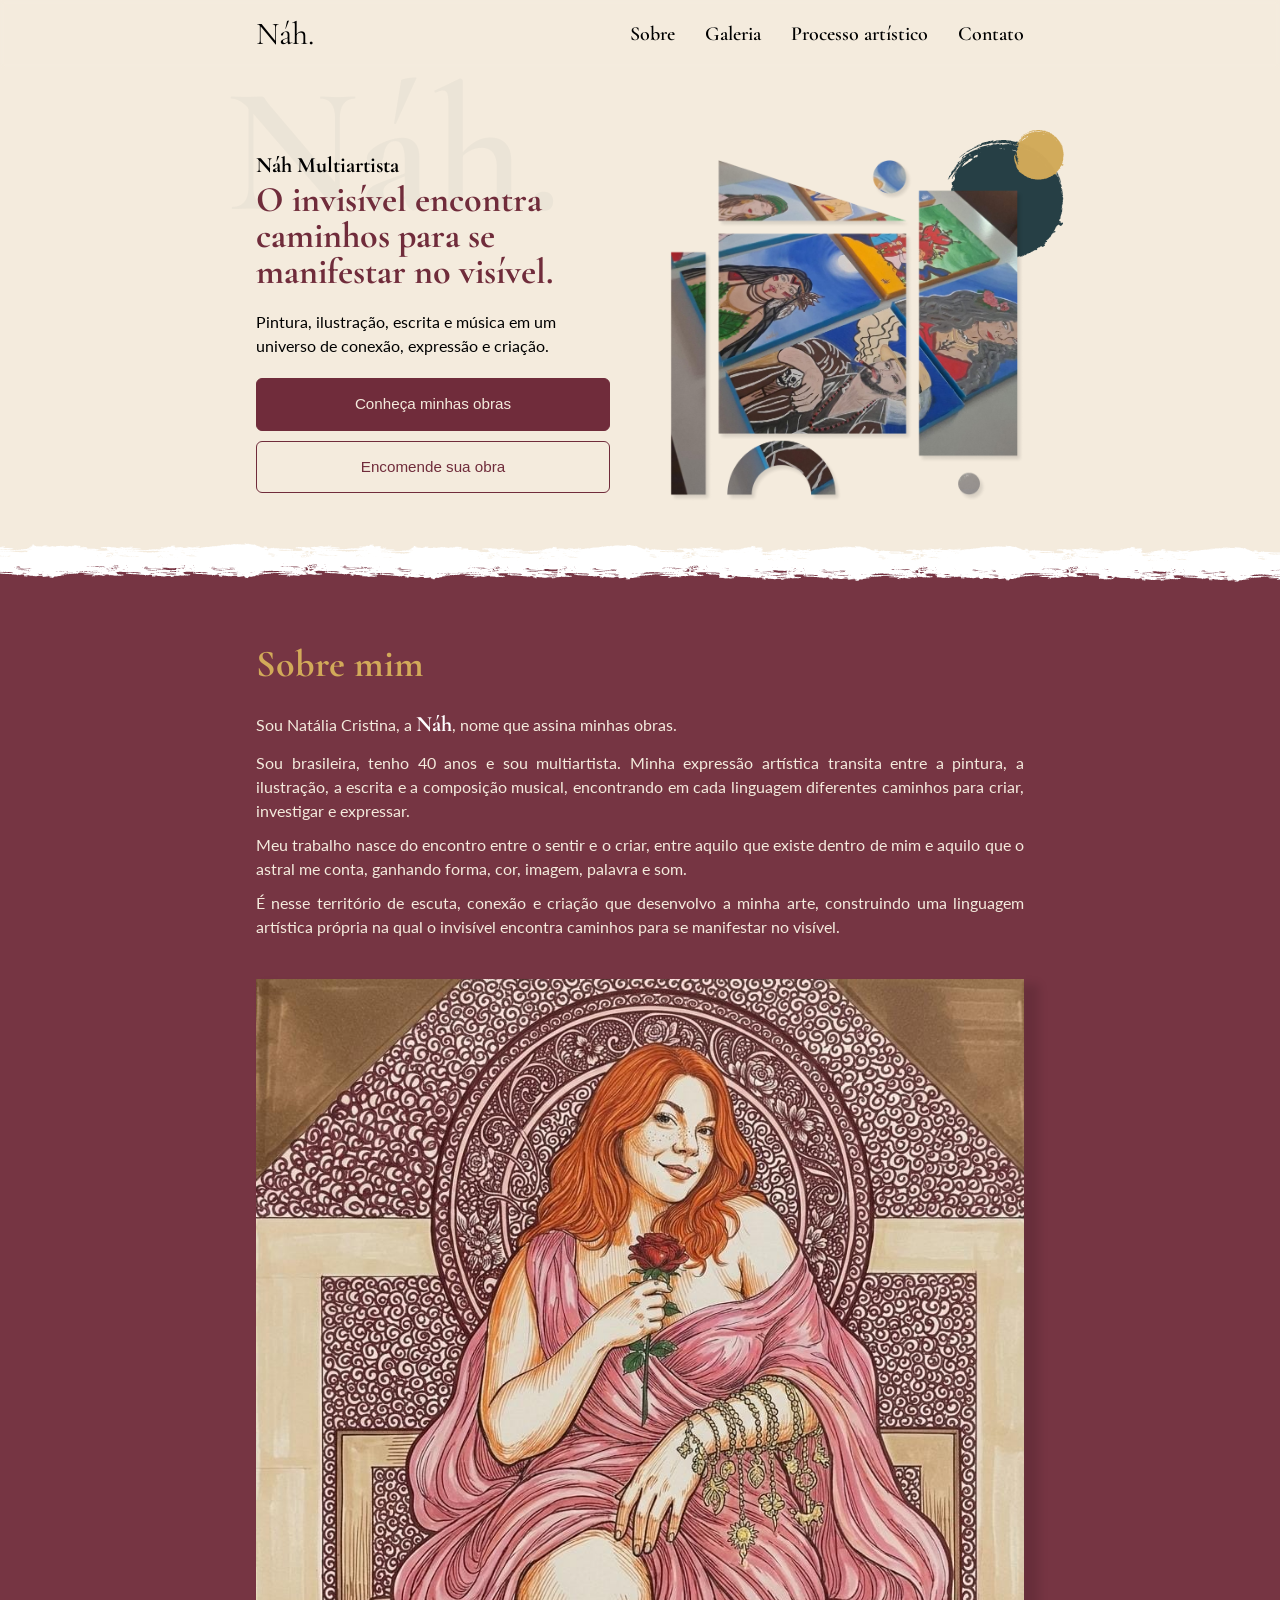
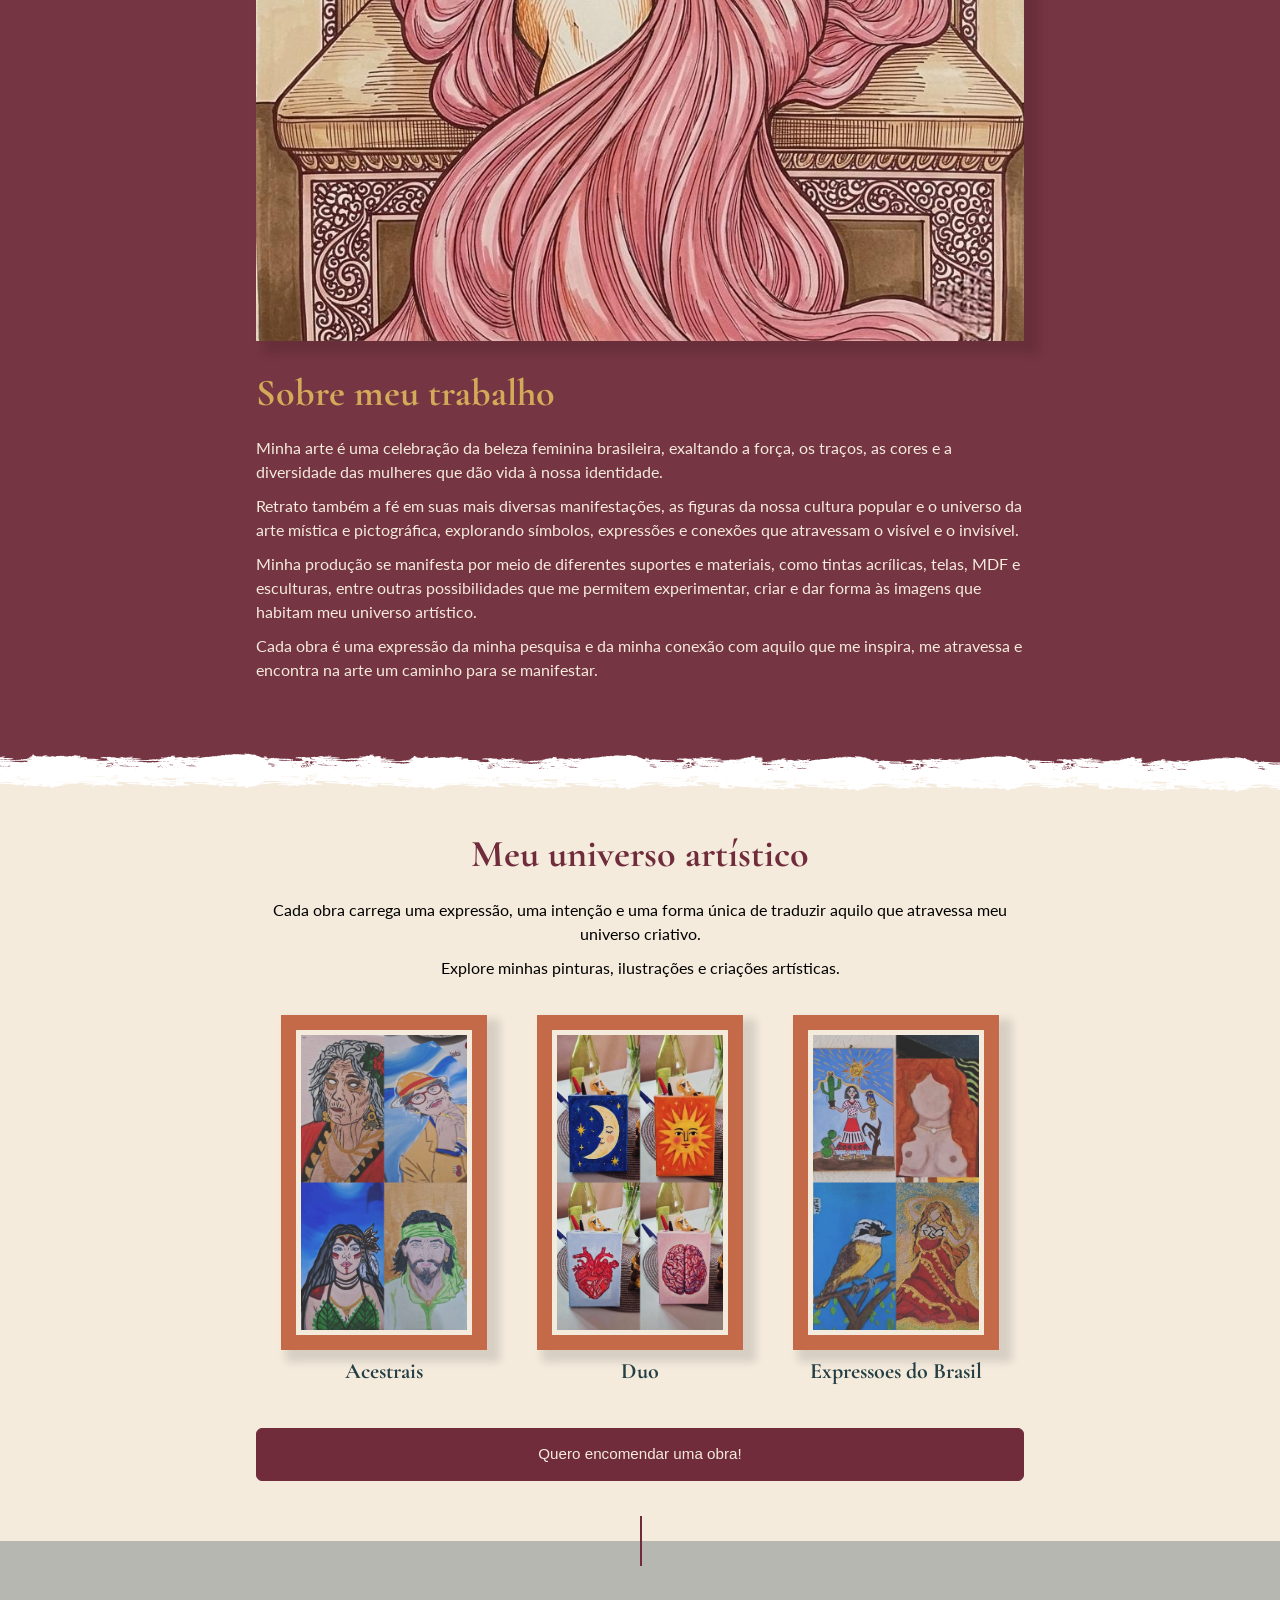
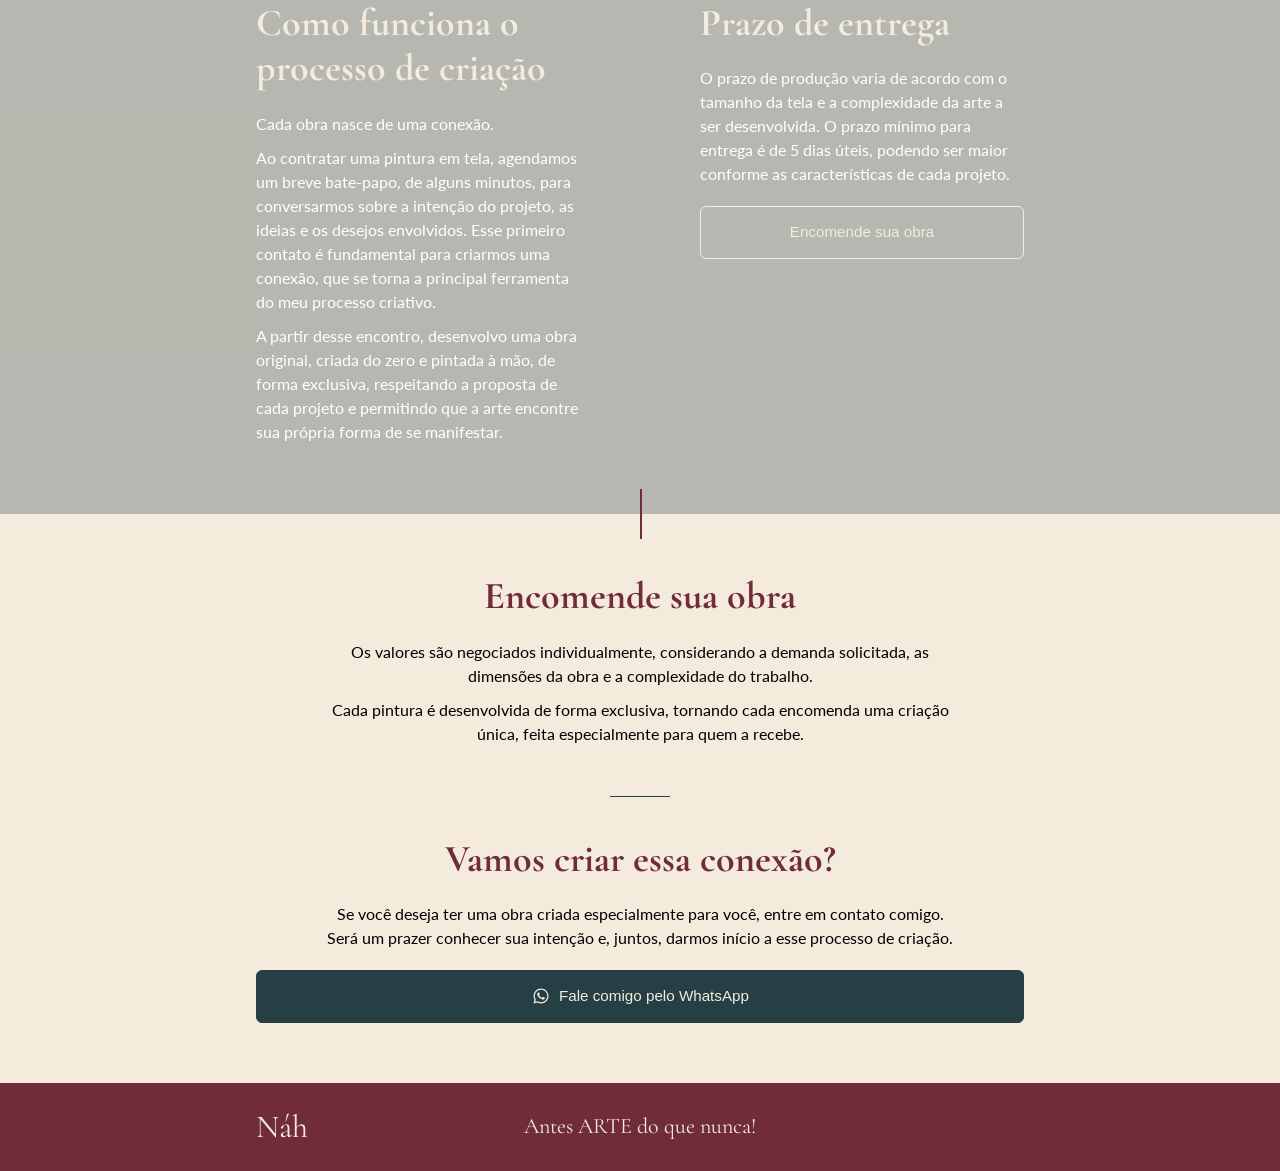
==== commit 936451af: "feat: contact" ====
--- a/index.html
+++ b/index.html
@@ -11,7 +11,7 @@
       href="https://fonts.googleapis.com/css2?family=Cormorant+Garamond:ital,wght@0,300..700;1,300..700&family=Lato:ital,wght@0,100;0,300;0,400;0,700;0,900;1,100;1,300;1,400;1,700;1,900&display=swap"
       rel="stylesheet"
     />
-    <link rel="stylesheet" href="./styles/main.css?v=6" />
+    <link rel="stylesheet" href="./styles/main.css?v=7" />
   </head>
 
   <body>
@@ -22,7 +22,6 @@
       <div id="about"></div>
       <div id="gallery"></div>
       <div id="process"></div>
-      <div id="commissions"></div>
       <div id="contact"></div>
       <div id="footer"></div>
     </main>
--- a/styles/main.css
+++ b/styles/main.css
@@ -199,7 +199,7 @@
   bottom: 0;
   width: 100%;
   height: 100%;
-  background-image: url("../../assets/img/effect.png");
+  background-image: url("./assets/img/effect.png");
   background-position: center center;
   background-repeat: repeat;
   background-attachment: fixed;
@@ -390,6 +390,14 @@
 .btn:active {
   transform: translateY(0);
 }
+.btn .icon-btn {
+  display: inline-block;
+}
+.btn .icon-btn svg {
+  width: 20px;
+  margin-bottom: 2px;
+  color: #f4ebdd;
+}
 
 .btn-primary {
   color: #f4ebdd;
@@ -419,6 +427,17 @@
 .btn-secondary:hover.white {
   background-color: #263f45;
   border-color: #263f45;
+}
+
+.btn-terciary {
+  color: #f4ebdd;
+  background-color: #263f45;
+  border-color: #263f45;
+}
+.btn-terciary:hover {
+  background-color: #702c3b;
+  border-color: #702c3b;
+  box-shadow: 0 5px 15px rgba(38, 63, 69, 0.18);
 }
 
 .btn-container {
@@ -433,7 +452,6 @@
     gap: 10px;
   }
   .btn-container .btn {
-    display: block;
     width: 100%;
   }
 }
@@ -442,7 +460,6 @@
     gap: 10px;
   }
   .btn-container .btn {
-    display: block;
     width: 100%;
   }
 }
@@ -459,7 +476,8 @@
   background: rgba(112, 44, 59, 0.95);
   color: #f4ebdd;
   position: relative;
-  overflow-x: hidden;
+  overflow-x: clip;
+  overflow-y: visible;
 }
 @media screen and (min-width: 1440px) {
   .sobre {
@@ -539,9 +557,44 @@
   font-size: 22px;
 }
 
+.contato {
+  background-image: url("./assets/img/background-texture.jpg");
+  background-position: center center;
+  background-repeat: no-repeat;
+  background-size: cover;
+  position: relative;
+  text-align: center;
+}
+.contato .texto,
+.contato .btn-container {
+  text-align: center;
+  display: block;
+}
+.contato .texto {
+  max-width: 70ch;
+  margin-left: auto;
+  margin-right: auto;
+}
+.contato .mascara {
+  position: absolute;
+  top: 0;
+  left: 0;
+  width: 100%;
+  height: 100%;
+  background: rgba(244, 235, 221, 0.8);
+}
+.contato .separador {
+  display: block;
+  background: #263f45;
+  width: 60px;
+  height: 1px;
+  margin: 50px auto 40px;
+}
+
 .galeria {
   text-align: center;
-  overflow-x: hidden;
+  overflow-x: clip;
+  overflow-y: visible;
 }
 .galeria .texto {
   text-align: center;
@@ -1104,7 +1157,7 @@
 }
 
 .processo {
-  background-image: url("../../assets/img/background-img.jpg");
+  background-image: url("./assets/img/background-img.jpg");
   background-position: center center;
   background-repeat: no-repeat;
   background-attachment: fixed;
@@ -1114,7 +1167,23 @@
 @media screen and (max-width: 767px) {
   .processo {
     background-attachment: scroll;
-  }
+    background-position: 25% center;
+  }
+}
+.processo::before, .processo::after {
+  content: "";
+  display: block;
+  position: absolute;
+  top: -25px;
+  left: 50%;
+  width: 2px;
+  height: 50px;
+  background: #702c3b;
+  z-index: 1;
+}
+.processo::after {
+  top: auto;
+  bottom: -25px;
 }
 .processo .mascara {
   position: absolute;
@@ -1122,7 +1191,12 @@
   left: 0;
   width: 100%;
   height: 100%;
-  background: rgba(38, 63, 69, 0.2);
+  background: rgba(38, 63, 69, 0.3);
+}
+@media screen and (max-width: 767px) {
+  .processo .mascara {
+    backdrop-filter: blur(4px);
+  }
 }
 .processo .container {
   position: relative;
@@ -1143,7 +1217,7 @@
 
 #footer {
   padding: 10px 10px;
-  background: #c46a48;
+  background: #702c3b;
   color: #f4ebdd;
   font-family: "Cormorant Garamond", serif;
   font-size: 22px;
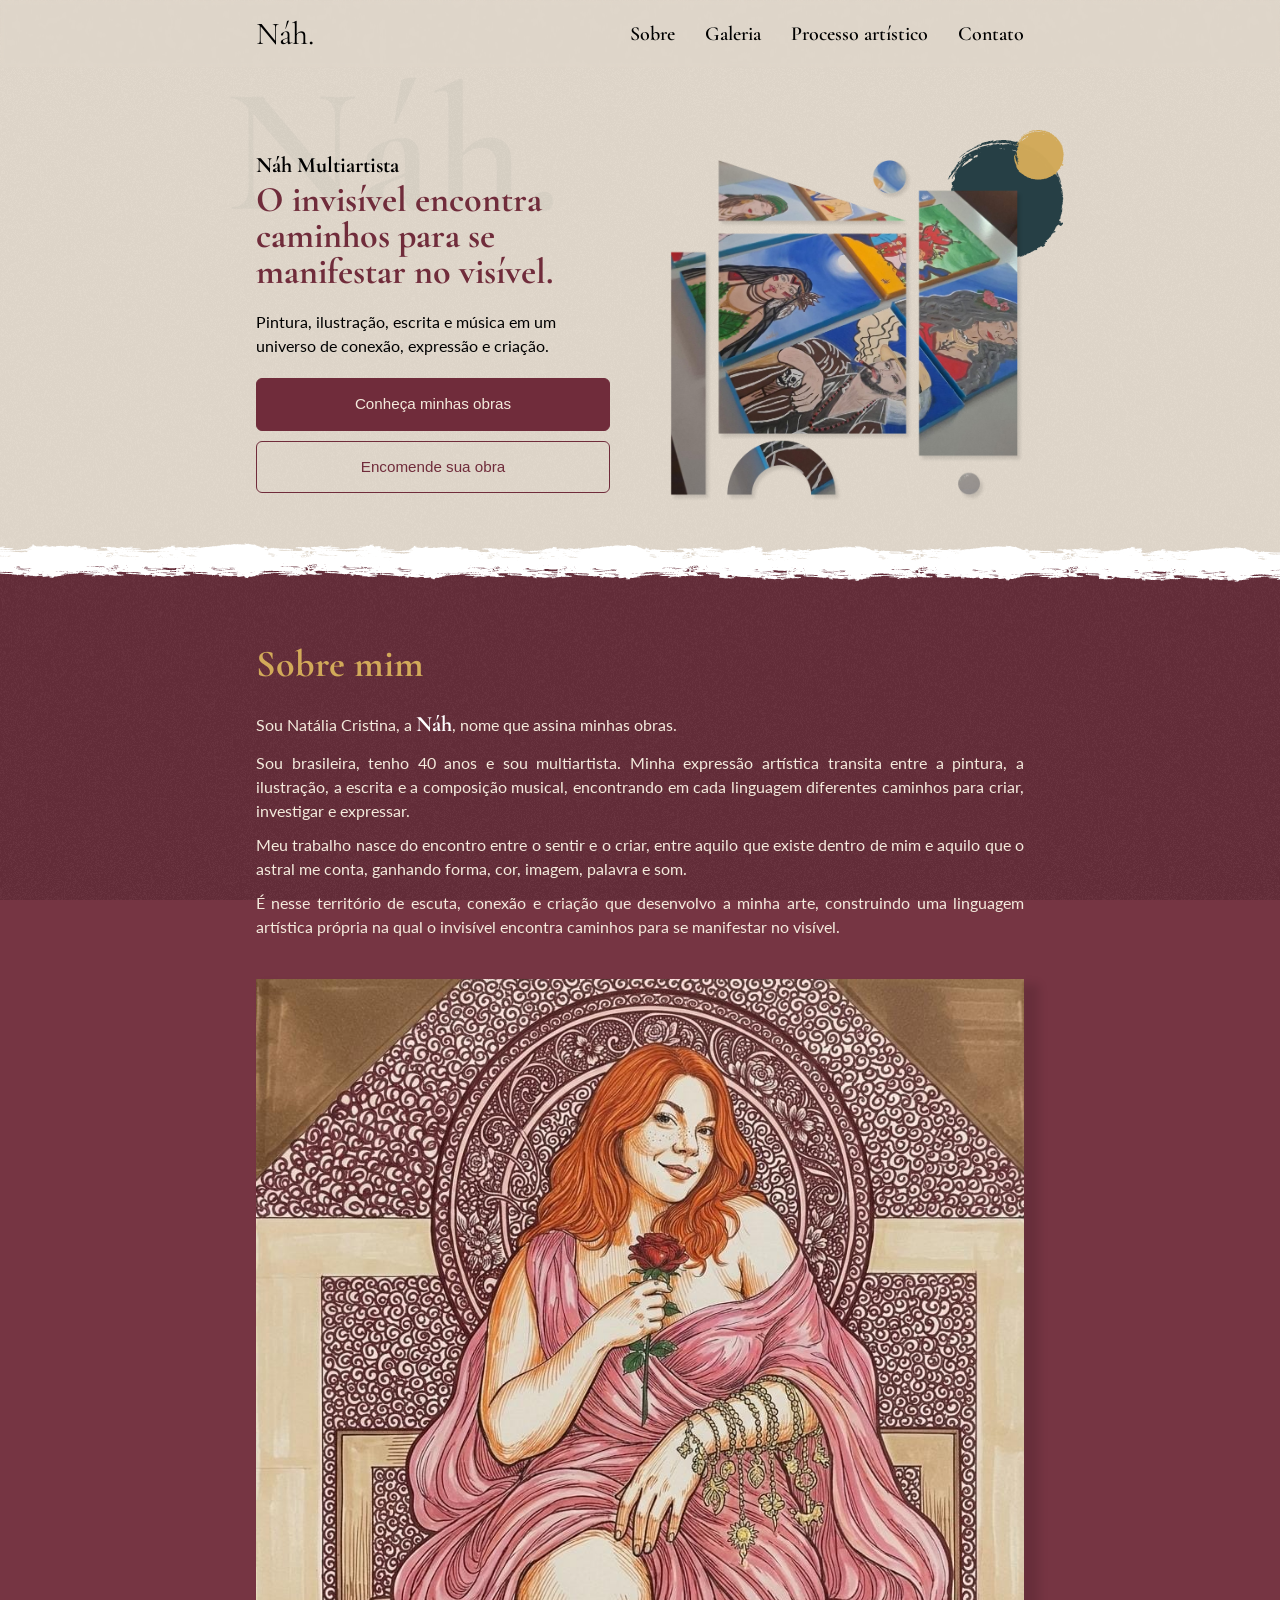
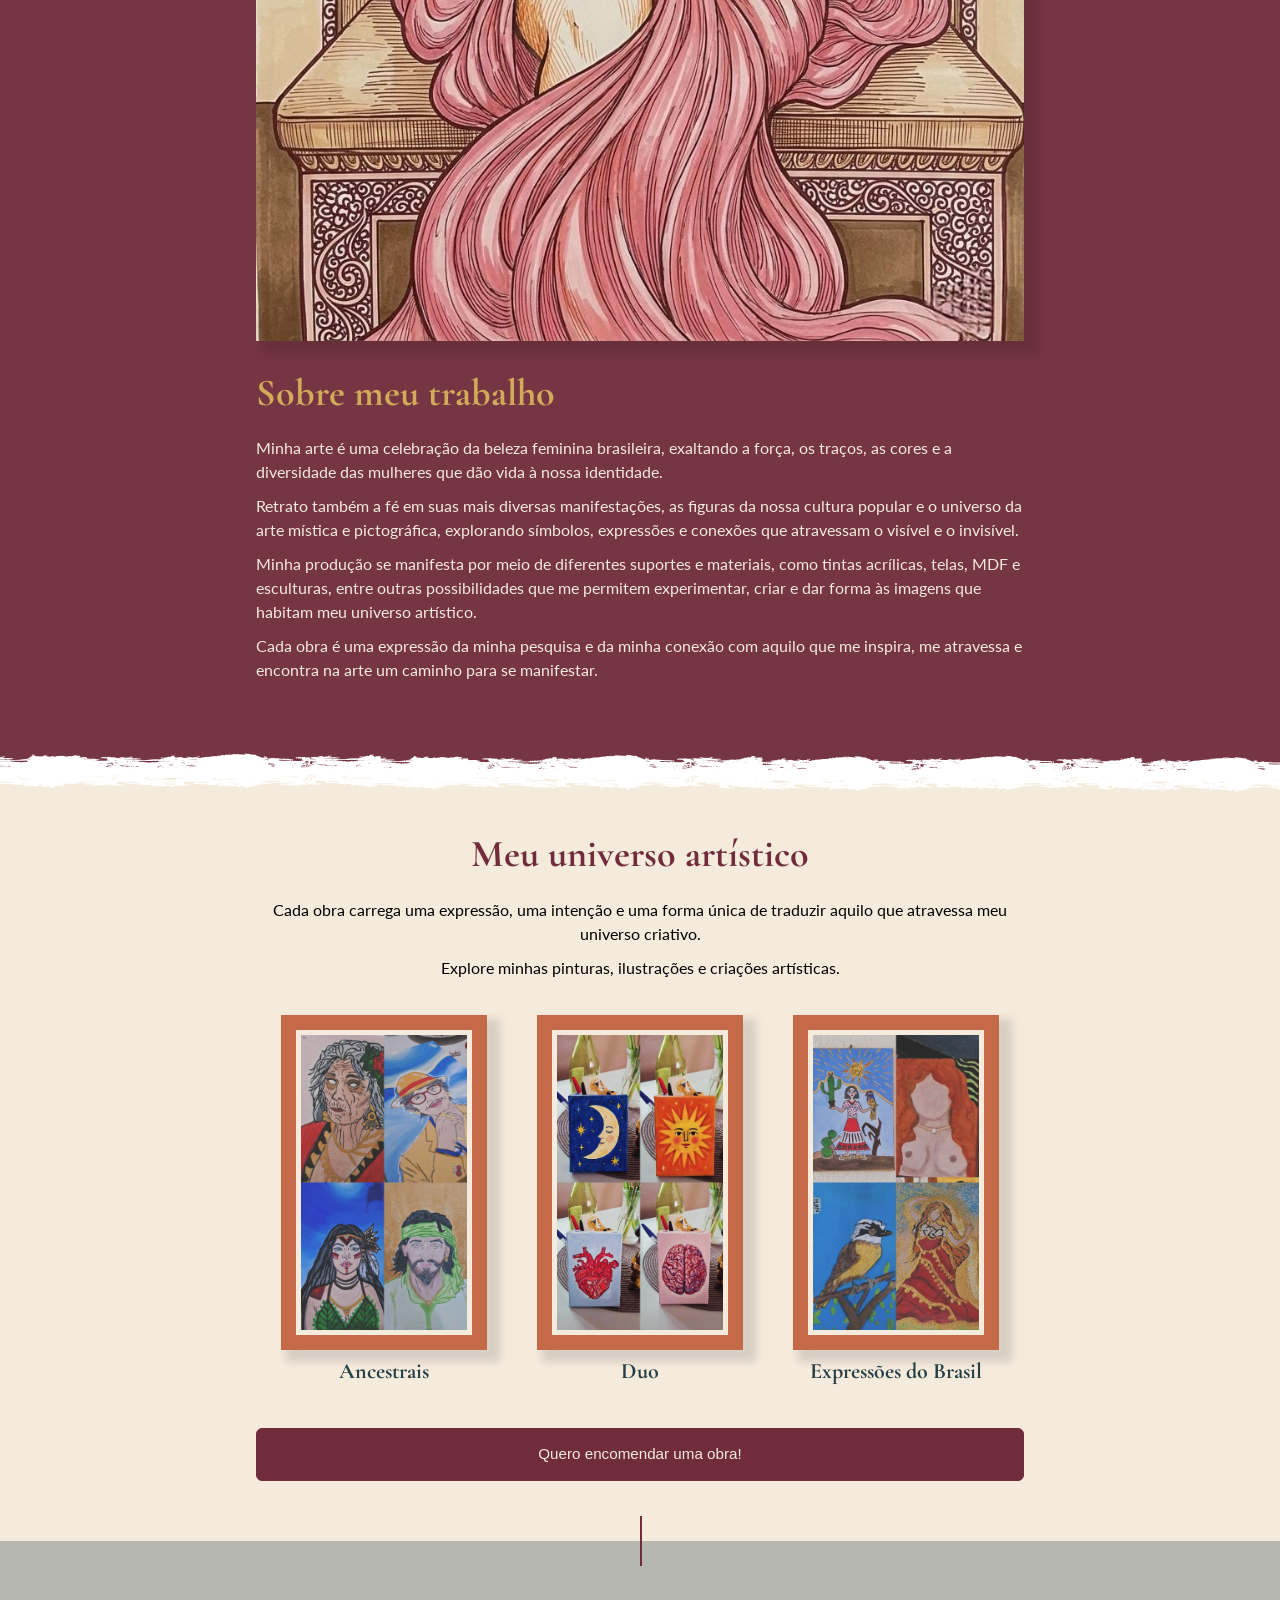
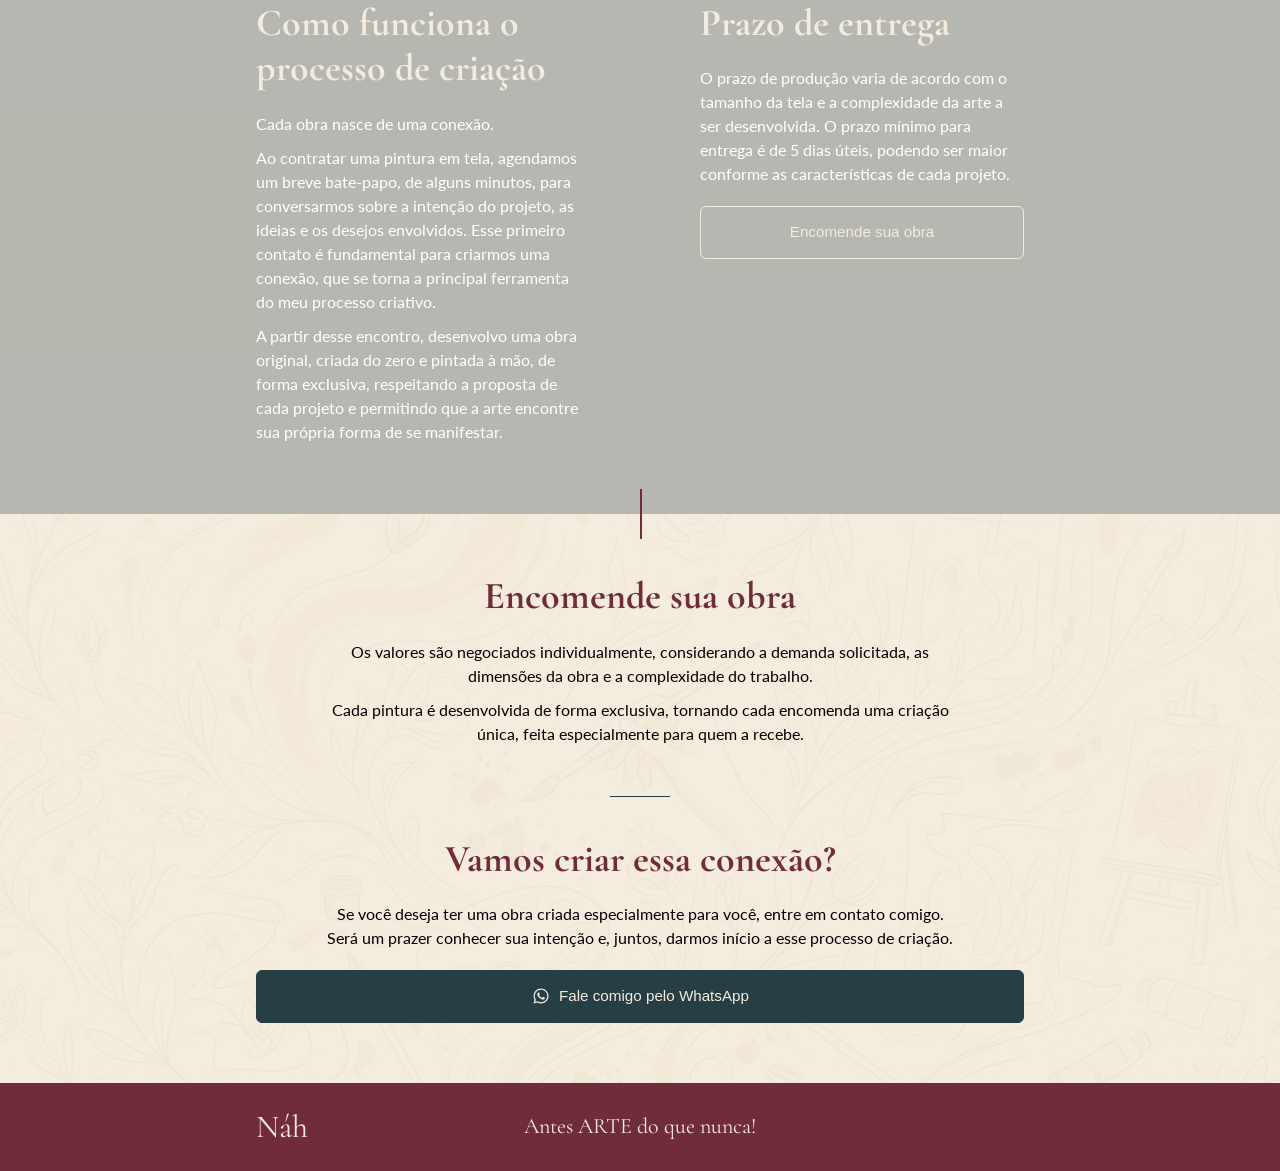
==== commit 09e7e00d: "chore: cache update" ====
--- a/index.html
+++ b/index.html
@@ -11,7 +11,7 @@
       href="https://fonts.googleapis.com/css2?family=Cormorant+Garamond:ital,wght@0,300..700;1,300..700&family=Lato:ital,wght@0,100;0,300;0,400;0,700;0,900;1,100;1,300;1,400;1,700;1,900&display=swap"
       rel="stylesheet"
     />
-    <link rel="stylesheet" href="./styles/main.css?v=7" />
+    <link rel="stylesheet" href="./styles/main.css?v=8" />
   </head>
 
   <body>
--- a/styles/main.css
+++ b/styles/main.css
@@ -199,7 +199,7 @@
   bottom: 0;
   width: 100%;
   height: 100%;
-  background-image: url("./assets/img/effect.png");
+  background-image: url("../assets/img/effect.png");
   background-position: center center;
   background-repeat: repeat;
   background-attachment: fixed;
@@ -558,7 +558,7 @@
 }
 
 .contato {
-  background-image: url("./assets/img/background-texture.jpg");
+  background-image: url("../assets/img/background-texture.jpg");
   background-position: center center;
   background-repeat: no-repeat;
   background-size: cover;
@@ -1157,7 +1157,7 @@
 }
 
 .processo {
-  background-image: url("./assets/img/background-img.jpg");
+  background-image: url("../assets/img/background-img.jpg");
   background-position: center center;
   background-repeat: no-repeat;
   background-attachment: fixed;
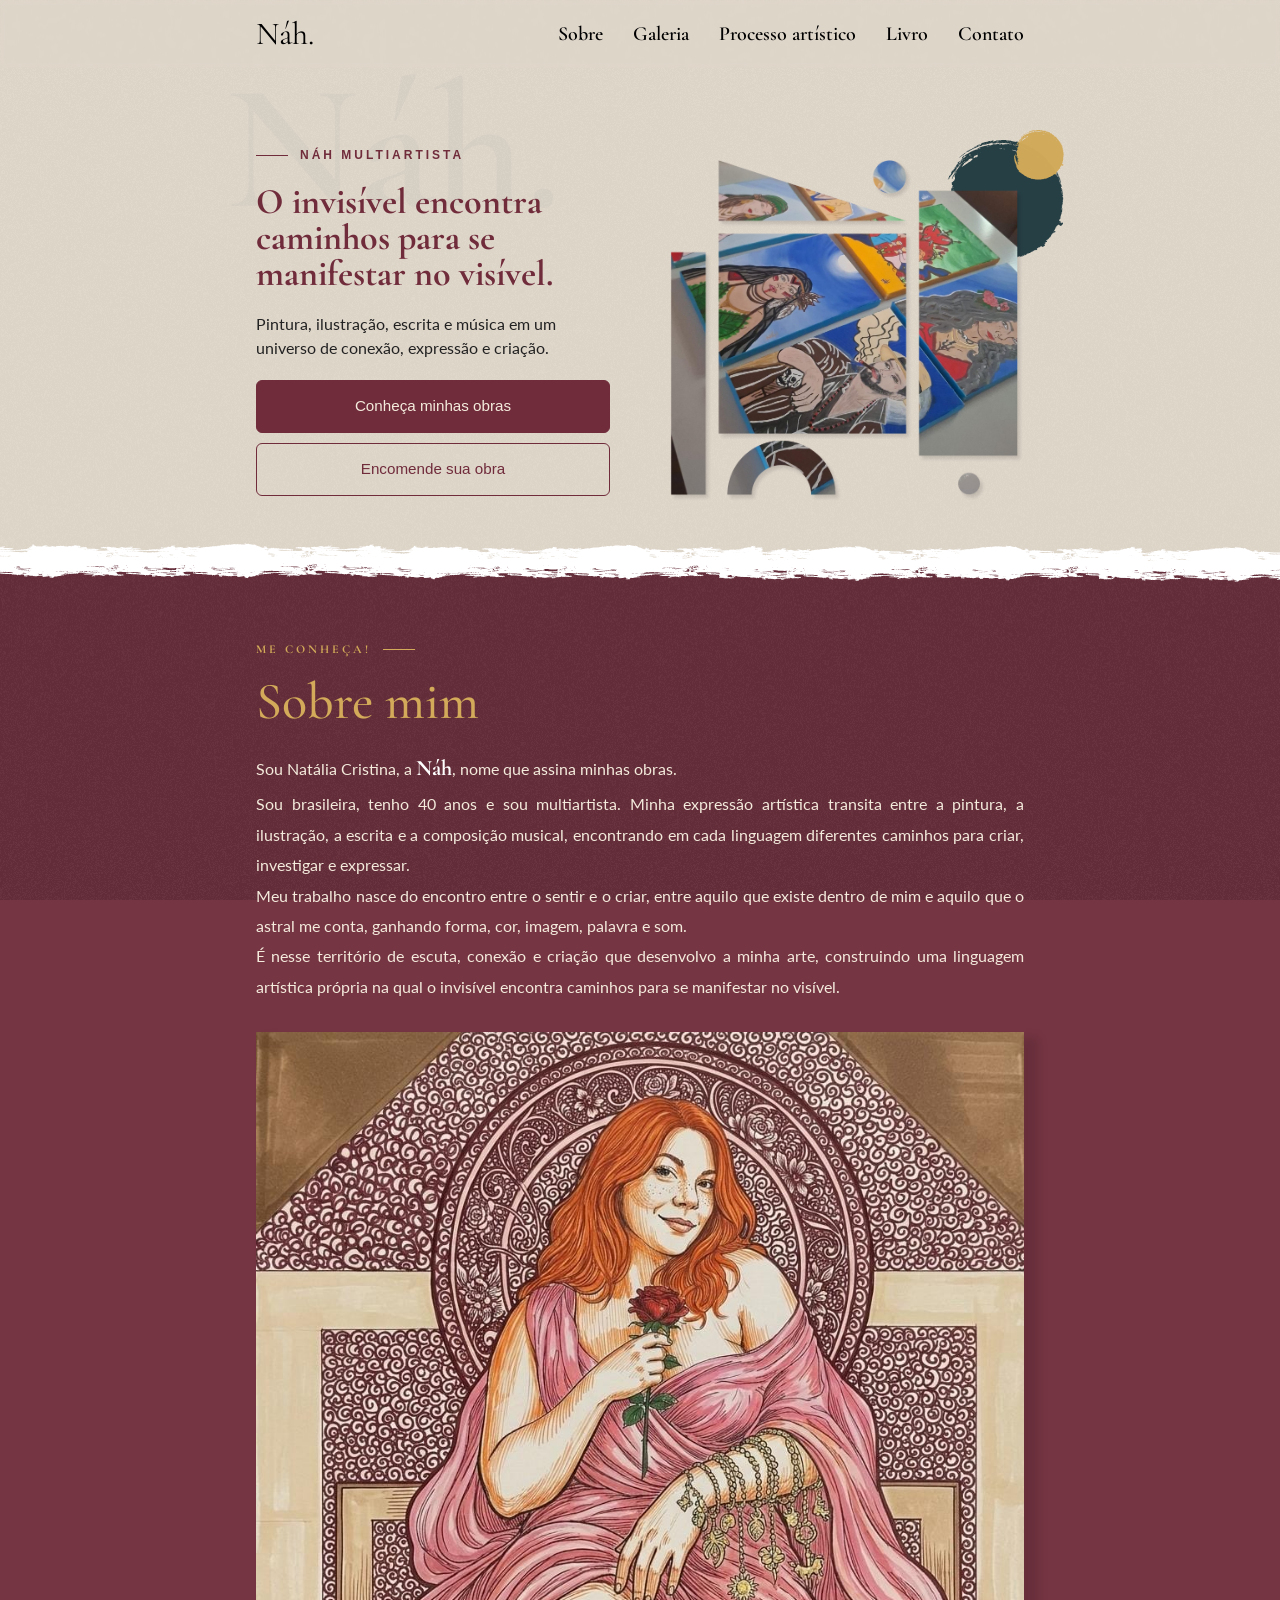
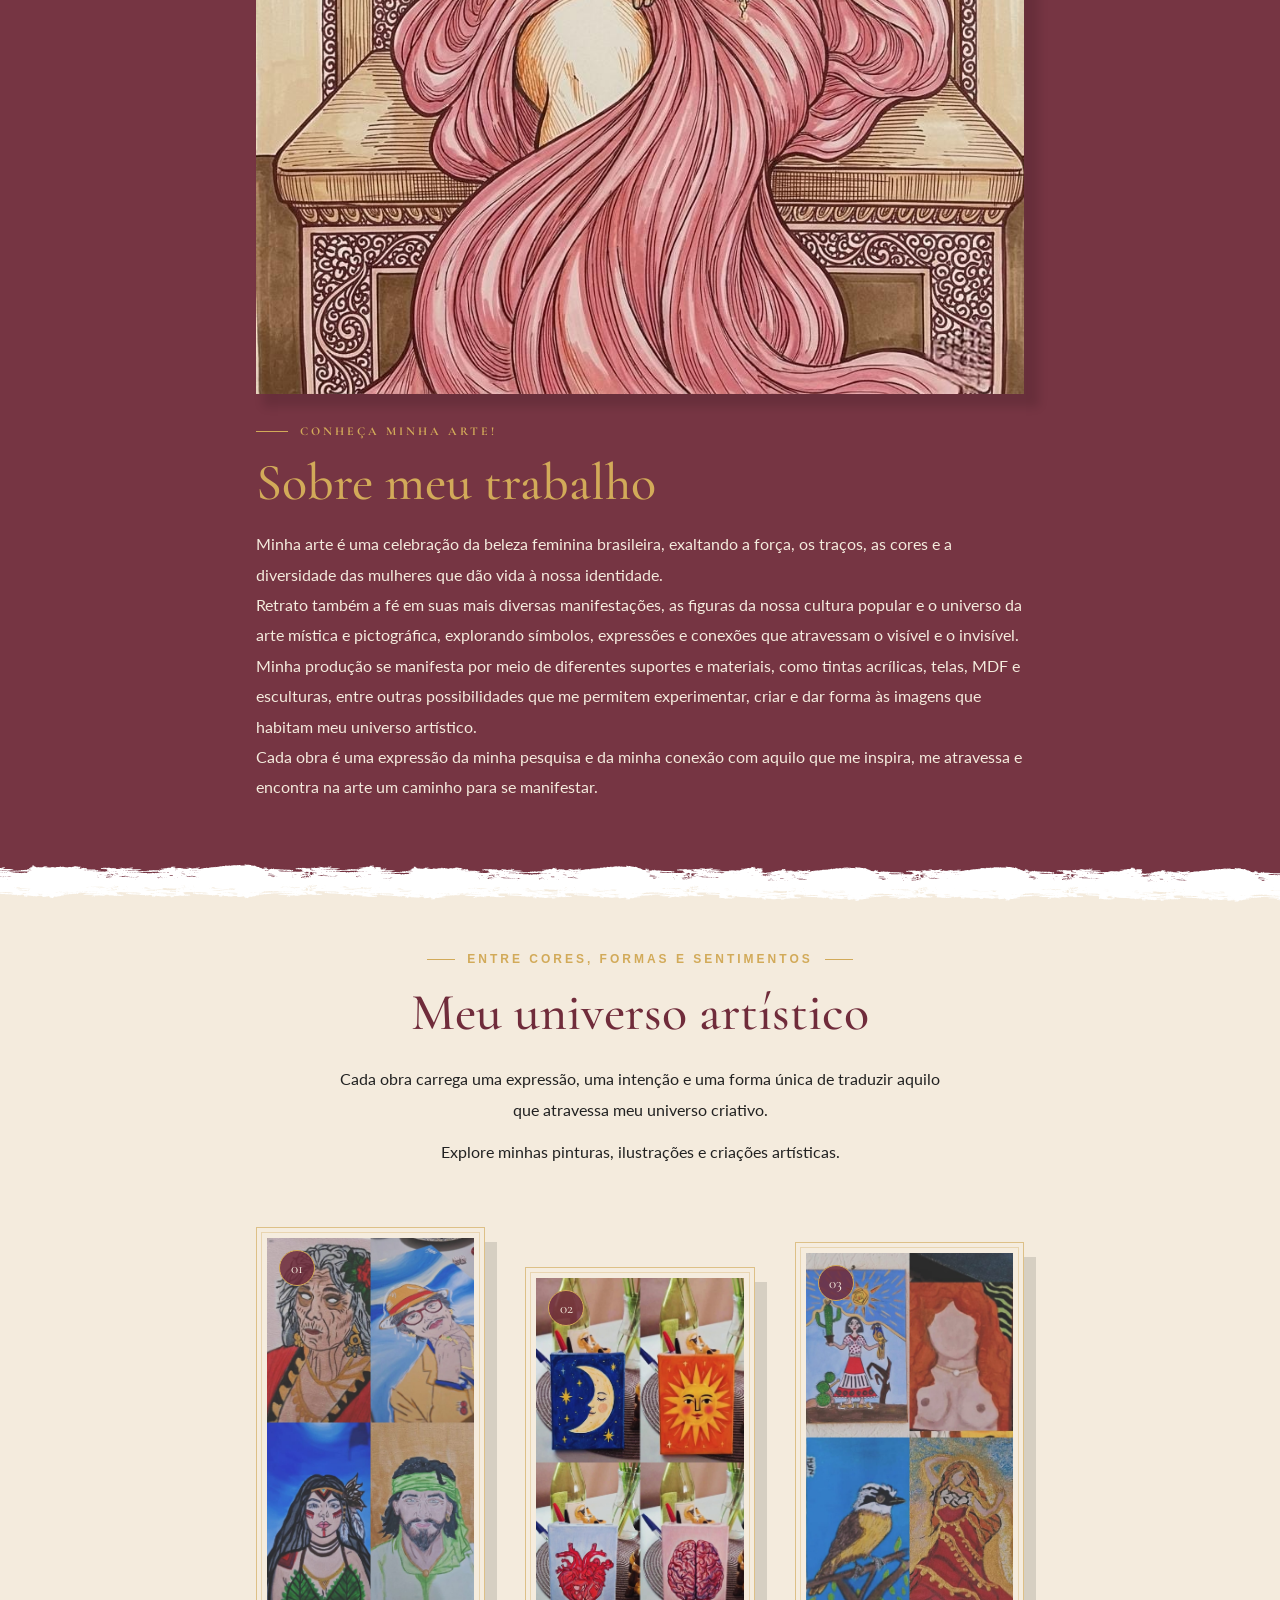
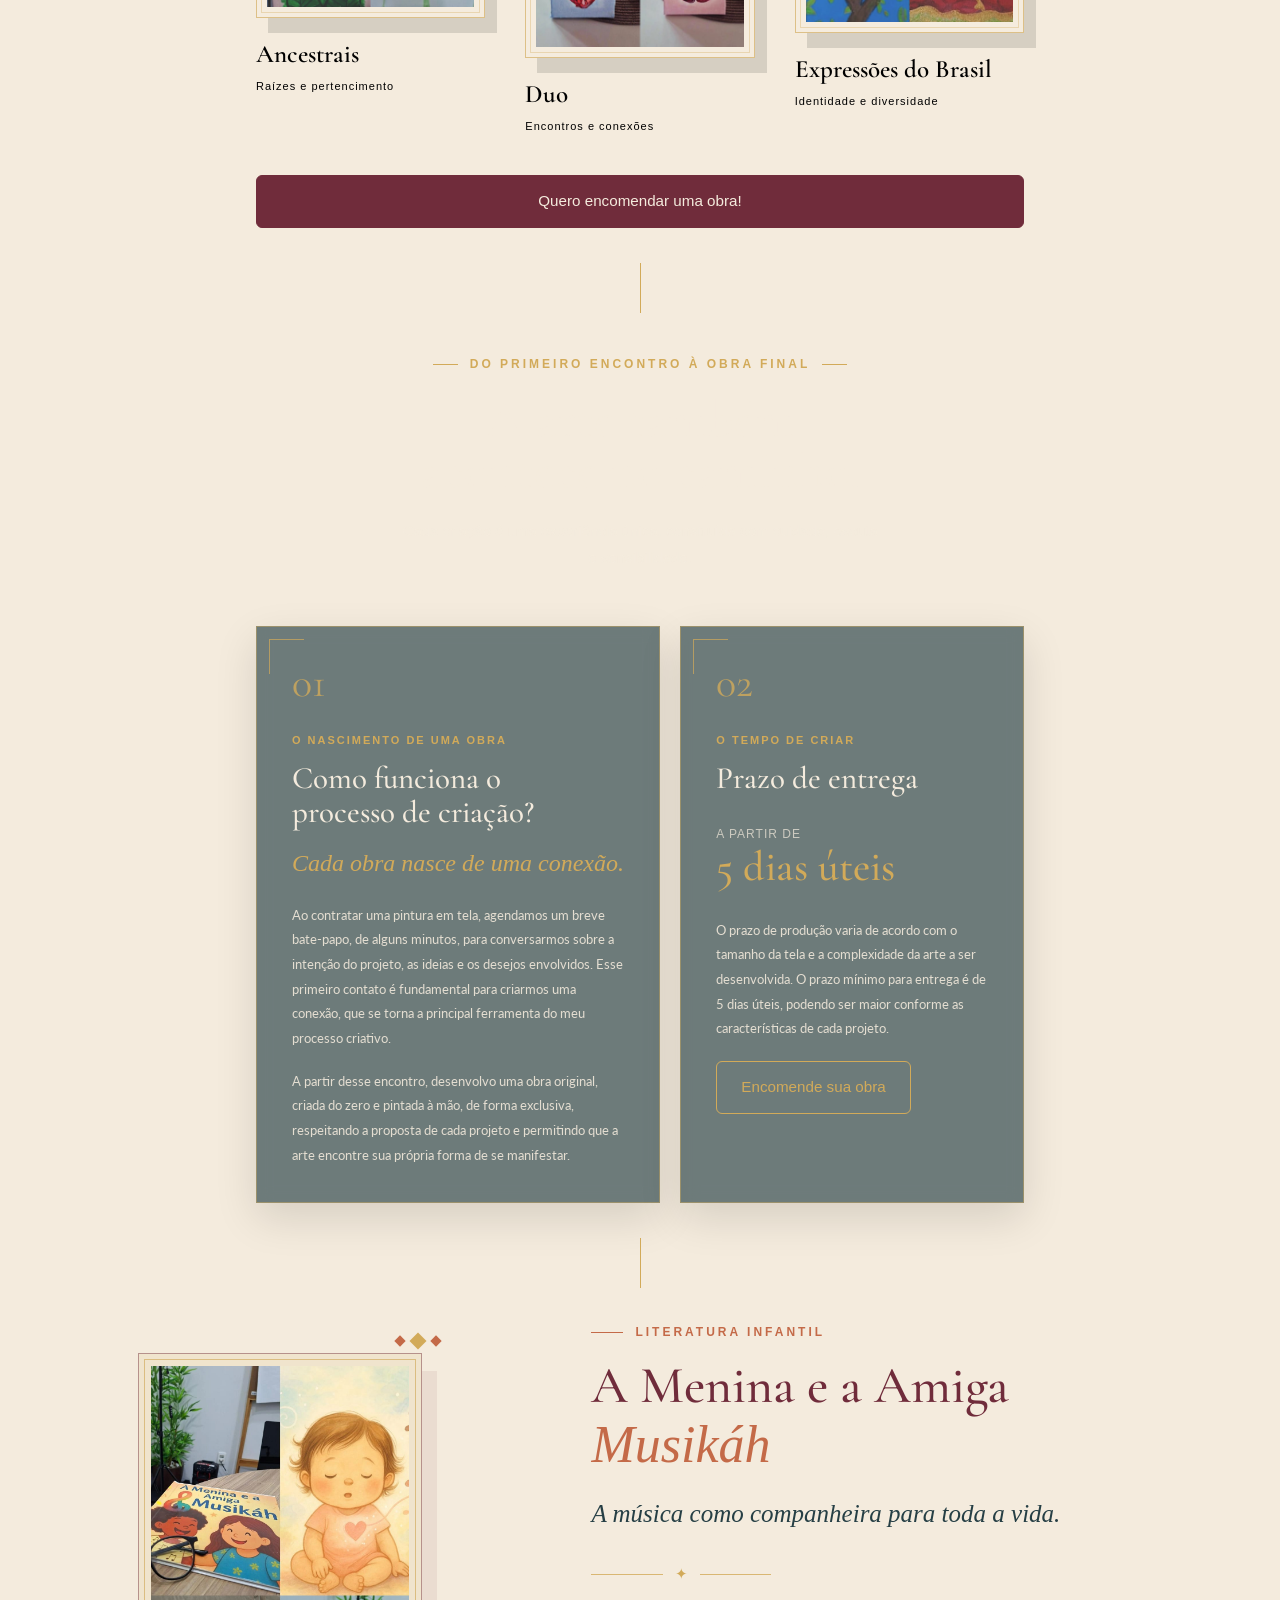
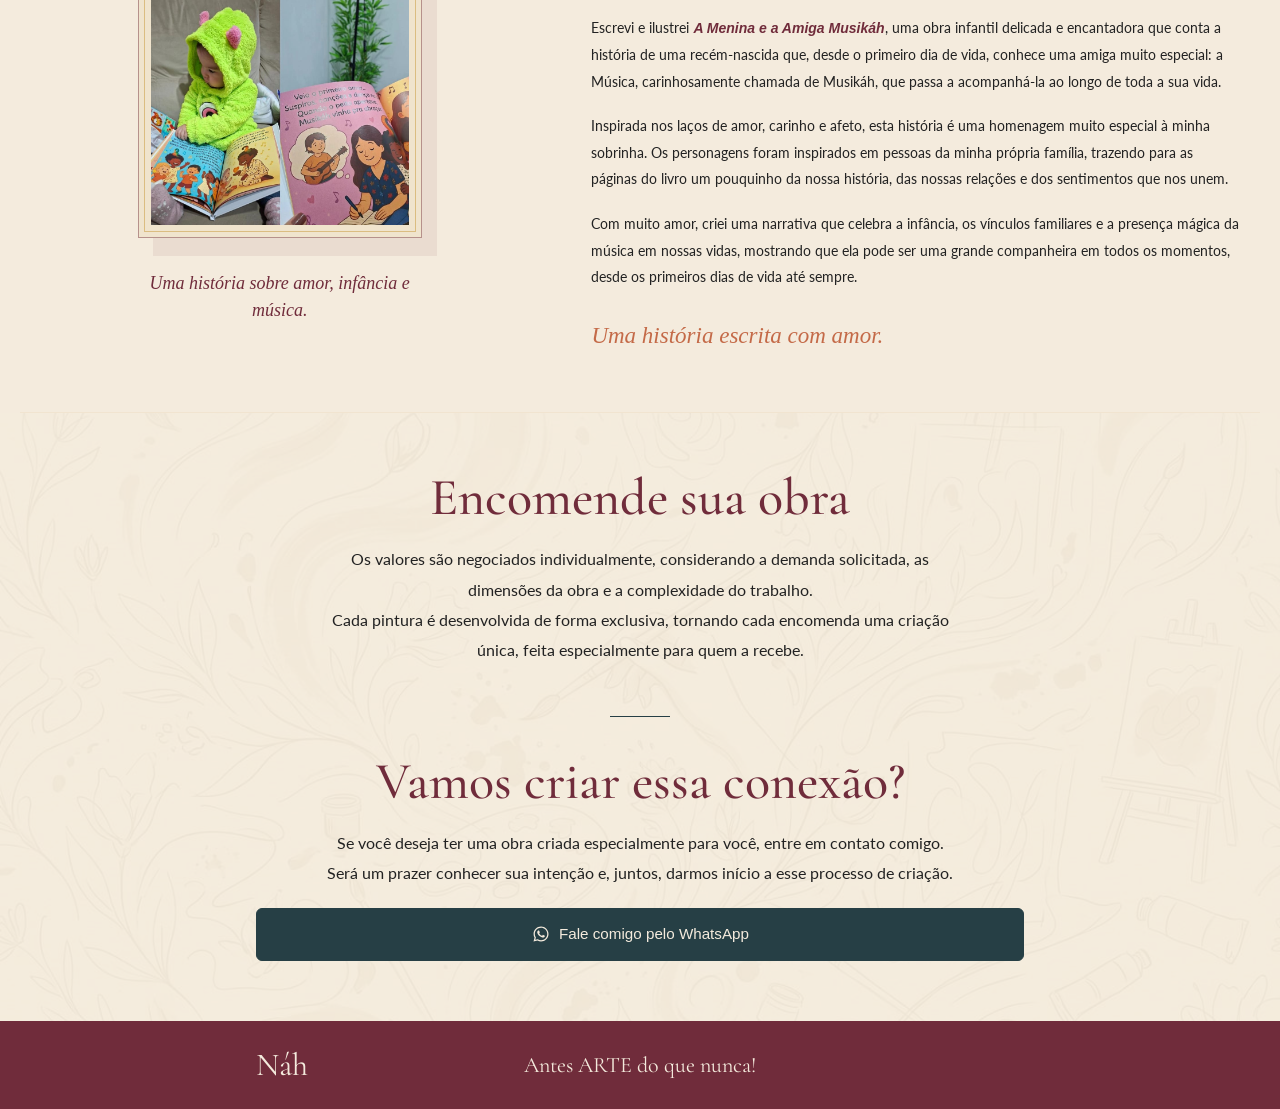
==== commit c7900058: "feat: book section" ====
--- a/index.html
+++ b/index.html
@@ -11,7 +11,7 @@
       href="https://fonts.googleapis.com/css2?family=Cormorant+Garamond:ital,wght@0,300..700;1,300..700&family=Lato:ital,wght@0,100;0,300;0,400;0,700;0,900;1,100;1,300;1,400;1,700;1,900&display=swap"
       rel="stylesheet"
     />
-    <link rel="stylesheet" href="./styles/main.css?v=8" />
+    <link rel="stylesheet" href="./styles/main.css?v=9" />
   </head>
 
   <body>
@@ -22,6 +22,7 @@
       <div id="about"></div>
       <div id="gallery"></div>
       <div id="process"></div>
+      <div id="book"></div>
       <div id="contact"></div>
       <div id="footer"></div>
     </main>
--- a/styles/main.css
+++ b/styles/main.css
@@ -6,7 +6,7 @@
 }
 
 .show-mobile {
-  display: none;
+  display: none !important;
 }
 @media screen and (max-width: 767px) {
   .show-mobile {
@@ -112,21 +112,78 @@
 }
 
 .titulo {
-  font-size: 38px;
+  margin: 0;
+  color: #702c3b;
+  font-family: "Cormorant Garamond", serif;
+  font-size: clamp(42px, 5vw, 52px);
+  font-weight: 500;
+  line-height: 0.98;
   margin-bottom: 20px;
 }
-@media screen and (max-width: 767px) {
-  .titulo {
-    font-size: 32px;
-  }
+.titulo span {
+  display: block;
+  margin-top: 8px;
+  color: #c46a48;
+  font-style: italic;
 }
 .titulo.verde {
   color: #d2aa59 !important;
+}
+
+.subtitulo {
+  display: flex;
+  align-items: center;
+  gap: 12px;
+  margin-bottom: 20px;
+  color: #702c3b;
+  font-size: 12px;
+  font-weight: 700;
+  letter-spacing: 3px;
+  text-transform: uppercase;
+}
+.subtitulo span {
+  display: block;
+  width: 32px;
+  height: 1px;
+  background-color: #702c3b;
+}
+.subtitulo.white {
+  color: #d2aa59;
+}
+.subtitulo.white span {
+  background-color: #d2aa59;
+}
+.subtitulo.right {
+  text-align: right;
+}
+@media screen and (min-width: 1440px) {
+  .subtitulo.right {
+    justify-content: right;
+  }
+}
+@media screen and (max-width: 767px) {
+  .subtitulo.right {
+    flex-direction: row-reverse;
+    justify-content: left;
+  }
+}
+
+.undertitle {
+  margin-top: 24px;
+  color: #263f45;
+  font-family: "Cormorant Garamond", serif;
+  font-size: 25px;
+  font-style: italic;
+  font-weight: 400;
+}
+.undertitle.ouro {
+  color: #d2aa59;
 }
 
 .texto {
   font-family: "Lato", sans-serif;
   font-style: normal;
+  color: #222;
 }
 @media screen and (min-width: 1440px) {
   .texto {
@@ -136,11 +193,28 @@
 .texto p {
   font-size: 16px;
   margin-bottom: 10px;
+  margin: 0;
+  font-family: "Lato", sans-serif;
+  line-height: 1.9;
 }
 @media screen and (max-width: 767px) {
   .texto p {
     font-size: 16px;
   }
+}
+.texto em,
+.texto strong,
+.texto b {
+  color: #702c3b;
+  font-weight: 700;
+}
+.texto.white {
+  color: #f4ebdd;
+}
+.texto.white em,
+.texto.white strong,
+.texto.white b {
+  color: #fff;
 }
 
 html {
@@ -421,12 +495,13 @@
   border-color: transparent;
 }
 .btn-secondary.white {
+  color: #d2aa59;
+  border-color: #d2aa59;
+}
+.btn-secondary:hover.white {
+  background-color: #d2aa59;
+  border-color: #d2aa59;
   color: #f4ebdd;
-  border-color: #f4ebdd;
-}
-.btn-secondary:hover.white {
-  background-color: #263f45;
-  border-color: #263f45;
 }
 
 .btn-terciary {
@@ -501,18 +576,20 @@
   display: grid;
   grid-template-columns: 1fr 1fr 1fr;
   gap: 80px;
-  align-items: center;
+  align-items: start;
   justify-content: center;
 }
 @media screen and (min-width: 768px) and (max-width: 1439px) {
   .sobre .container {
     grid-template-columns: 1fr;
+    align-items: center;
     gap: 30px;
   }
 }
 @media screen and (max-width: 767px) {
   .sobre .container {
     grid-template-columns: 1fr;
+    align-items: center;
     gap: 30px;
   }
 }
@@ -534,7 +611,7 @@
 }
 @media screen and (max-width: 767px) {
   .sobre .sobre-grid-center {
-    padding: 0 0px 0;
+    padding: 0 0 40px 0;
   }
 }
 .sobre .sobre-grid-center picture {
@@ -592,114 +669,206 @@
 }
 
 .galeria {
+  position: relative;
   text-align: center;
   overflow-x: clip;
-  overflow-y: visible;
+}
+.galeria .galeria-header {
+  max-width: 750px;
+  margin: 0 auto 60px;
+}
+@media screen and (min-width: 768px) and (max-width: 1439px) {
+  .galeria .galeria-header {
+    margin-bottom: 60px;
+  }
+}
+@media screen and (max-width: 767px) {
+  .galeria .galeria-header {
+    margin-bottom: 45px;
+  }
+}
+.galeria .galeria-eyebrow {
+  display: inline-flex;
+  align-items: center;
+  gap: 12px;
+  margin-bottom: 20px;
+  color: #d2aa59;
+  font-size: 12px;
+  font-weight: 700;
+  letter-spacing: 3px;
+  text-transform: uppercase;
+}
+.galeria .galeria-eyebrow::before, .galeria .galeria-eyebrow::after {
+  content: "";
+  display: block;
+  width: 28px;
+  height: 1px;
+  background-color: #d2aa59;
+}
+@media screen and (max-width: 767px) {
+  .galeria .galeria-eyebrow {
+    font-size: 10px;
+    letter-spacing: 2px;
+  }
 }
 .galeria .texto {
+  max-width: 620px;
+  margin: 25px auto 0;
+  line-height: 1.8;
   text-align: center;
 }
-@media screen and (min-width: 768px) and (max-width: 1439px) {
+.galeria .texto p + p {
+  margin-top: 12px;
+}
+@media screen and (max-width: 767px) {
   .galeria .texto {
-    margin-bottom: 30px;
-  }
-}
-@media screen and (max-width: 767px) {
-  .galeria .texto {
-    margin-bottom: 30px;
-  }
-}
-@media screen and (min-width: 1440px) {
-  .galeria {
-    padding: 120px 20px;
+    font-size: 14px;
   }
 }
 .galeria .grid-galeria {
-  display: flex;
-  flex-wrap: wrap;
-  flex-direction: row;
-  align-items: flex-start;
-  justify-content: center;
-  gap: 40px;
-}
-@media screen and (max-width: 767px) {
+  display: grid;
+  grid-template-columns: repeat(3, minmax(0, 1fr));
+  align-items: start;
+  gap: 55px;
+  max-width: 1100px;
+  margin: 0 auto 40px;
+}
+@media screen and (min-width: 768px) and (max-width: 1439px) {
   .galeria .grid-galeria {
-    gap: 20px;
-    margin-bottom: 20px;
+    gap: 40px;
+  }
+}
+@media screen and (max-width: 767px) {
+  .galeria .grid-galeria {
+    grid-template-columns: 1fr;
+    gap: 40px;
+    max-width: 420px;
   }
 }
 .galeria .quadro {
-  max-width: calc(33.33% - 40px);
-  padding: 40px;
-  transition: 0.3s ease-out;
-}
-@media screen and (min-width: 1440px) {
-  .galeria .quadro {
-    scale: 0.95;
-  }
-  .galeria .quadro:hover {
-    scale: 1;
-  }
-  .galeria .quadro:hover figure::before {
-    box-shadow: 9px 8px 16px 10px rgba(0, 0, 0, 0.0745098039);
-  }
-}
-@media screen and (min-width: 768px) and (max-width: 1439px) {
-  .galeria .quadro {
-    padding: 20px;
-  }
-}
-@media screen and (max-width: 767px) {
-  .galeria .quadro {
-    padding: 20px;
-    max-width: 100%;
+  min-width: 0;
+  text-align: left;
+}
+.galeria .quadro:nth-child(2) {
+  margin-top: 65px;
+}
+@media screen and (min-width: 768px) and (max-width: 1439px) {
+  .galeria .quadro:nth-child(2) {
+    margin-top: 40px;
+  }
+}
+@media screen and (max-width: 767px) {
+  .galeria .quadro:nth-child(2) {
+    margin-top: 0;
+  }
+}
+.galeria .quadro:nth-child(3) {
+  margin-top: 25px;
+}
+@media screen and (min-width: 768px) and (max-width: 1439px) {
+  .galeria .quadro:nth-child(3) {
+    margin-top: 15px;
+  }
+}
+@media screen and (max-width: 767px) {
+  .galeria .quadro:nth-child(3) {
+    margin-top: 0;
   }
 }
 .galeria .quadro figure {
-  display: block;
-  border: 5px solid #f4ebdd;
-  transition: 0.3s ease-out;
-  position: relative;
-  margin-bottom: 20px;
+  position: relative;
+  margin: 0;
+  padding: 10px;
+  border: 1px solid rgba(210, 170, 89, 0.65);
+  background-color: rgba(244, 235, 221, 0.08);
+  box-shadow: 12px 15px 0 rgba(0, 0, 0, 0.12);
+}
+@media screen and (max-width: 767px) {
+  .galeria .quadro figure {
+    padding: 8px;
+  }
 }
 .galeria .quadro figure::before {
   content: "";
-  display: block;
   position: absolute;
-  top: -20px;
-  left: -20px;
-  width: calc(100% + 40px);
-  height: calc(100% + 40px);
-  background: #c46a48;
-  z-index: -1;
-  transition: 0.3s ease-out;
-  box-shadow: 9px 8px 8px 4px rgba(0, 0, 0, 0.1215686275);
-}
-.galeria .quadro figure:hover {
-  box-shadow: 9px 7px 7px 2px rgba(0, 0, 0, 0.1294117647);
-}
-.galeria .quadro figure:hover:before {
-  background: #263f45;
+  inset: 4px;
+  border: 1px solid rgba(210, 170, 89, 0.35);
+  pointer-events: none;
+  z-index: 1;
+}
+.galeria .quadro figure img {
+  display: block;
+  width: 100%;
+  aspect-ratio: 9/16;
+  -o-object-fit: cover;
+     object-fit: cover;
+  -o-object-position: center;
+     object-position: center;
+  transition: transform 0.6s ease;
+}
+.galeria .quadro:hover figure img {
+  transform: scale(1.025);
+}
+.galeria .quadro:hover .quadro-numero {
+  background-color: #d2aa59;
+  color: #702c3b;
 }
 .galeria .quadro figcaption {
-  font-weight: 700;
-  font-size: 28px;
+  display: flex;
+  flex-direction: column;
+  gap: 5px;
+  margin-top: 24px;
+}
+@media screen and (min-width: 768px) and (max-width: 1439px) {
+  .galeria .quadro figcaption {
+    margin-top: 18px;
+  }
+}
+@media screen and (max-width: 767px) {
+  .galeria .quadro figcaption {
+    margin-top: 18px;
+  }
+}
+.galeria .quadro-numero {
+  position: absolute;
+  top: 22px;
+  left: 22px;
+  z-index: 2;
+  display: grid;
+  place-items: center;
+  width: 36px;
+  height: 36px;
+  border: 1px solid #d2aa59;
+  border-radius: 50%;
+  background-color: rgba(112, 44, 59, 0.85);
+  color: #f4ebdd;
   font-family: "Cormorant Garamond", serif;
-  color: #263f45;
-}
-@media screen and (min-width: 768px) and (max-width: 1439px) {
-  .galeria .quadro figcaption {
-    font-size: 22px;
-  }
-}
-@media screen and (max-width: 767px) {
-  .galeria .quadro figcaption {
-    font-size: 22px;
-  }
-}
-.galeria .btn-container {
-  display: block;
-  text-align: center;
+  font-size: 15px;
+  transition: 0.3s ease;
+}
+.galeria .quadro-titulo {
+  font-family: "Cormorant Garamond", serif;
+  font-size: 29px;
+  font-weight: 600;
+}
+@media screen and (min-width: 768px) and (max-width: 1439px) {
+  .galeria .quadro-titulo {
+    font-size: 25px;
+  }
+}
+@media screen and (max-width: 767px) {
+  .galeria .quadro-titulo {
+    font-size: 26px;
+  }
+}
+.galeria .quadro-legenda {
+  font-size: 12px;
+  letter-spacing: 1px;
+}
+@media screen and (min-width: 768px) and (max-width: 1439px) {
+  .galeria .quadro-legenda {
+    font-size: 11px;
+  }
 }
 
 header {
@@ -1021,21 +1190,10 @@
     transform: translateX(-50%);
   }
 }
-.hero-grid-left .hero-subtitulo {
-  font-family: "Cormorant Garamond", serif;
-  font-size: 24px;
-  font-weight: 700;
-  color: verde;
-}
-@media screen and (min-width: 768px) and (max-width: 1439px) {
+@media screen and (max-width: 767px) {
   .hero-grid-left .hero-subtitulo {
-    font-size: 22px;
-  }
-}
-@media screen and (max-width: 767px) {
-  .hero-grid-left .hero-subtitulo {
-    font-size: 20px;
     text-align: center;
+    justify-content: center;
   }
 }
 .hero-grid-left .hero-titulo {
@@ -1157,62 +1315,262 @@
 }
 
 .processo {
-  background-image: url("../assets/img/background-img.jpg");
-  background-position: center center;
+  position: relative;
+  color: #f4ebdd;
+  background: linear-gradient(110deg, rgba(38, 63, 69, 0.8) 0%, rgba(38, 63, 69, 0.7) 50%, rgba(38, 63, 69, 0.6) 100%), url("../assets/img/background-img.jpg");
+  background-position: center;
   background-repeat: no-repeat;
+  background-size: cover;
   background-attachment: fixed;
-  position: relative;
-  color: #fff;
 }
 @media screen and (max-width: 767px) {
   .processo {
     background-attachment: scroll;
-    background-position: 25% center;
+    background-position: center;
+    background-image: linear-gradient(rgba(38, 63, 69, 0.9), rgba(38, 63, 69, 0.94)), url("../assets/img/background-img.jpg");
   }
 }
 .processo::before, .processo::after {
   content: "";
-  display: block;
   position: absolute;
+  left: 50%;
+  width: 1px;
+  height: 50px;
+  background-color: #d2aa59;
+  z-index: 1;
+}
+.processo::before {
   top: -25px;
-  left: 50%;
-  width: 2px;
-  height: 50px;
-  background: #702c3b;
-  z-index: 1;
 }
 .processo::after {
-  top: auto;
   bottom: -25px;
 }
-.processo .mascara {
+.processo .processo-header {
+  max-width: 720px;
+  margin: 0 auto 65px;
+  text-align: center;
+}
+@media screen and (min-width: 768px) and (max-width: 1439px) {
+  .processo .processo-header {
+    margin-bottom: 55px;
+  }
+}
+@media screen and (max-width: 767px) {
+  .processo .processo-header {
+    margin-bottom: 45px;
+  }
+}
+.processo .processo-header .titulo {
+  margin-bottom: 20px;
+  color: #f4ebdd;
+}
+.processo .processo-header p {
+  max-width: 580px;
+  margin: 0 auto;
+  color: rgba(244, 235, 221, 0.8);
+  font-size: 15px;
+  line-height: 1.8;
+}
+@media screen and (max-width: 767px) {
+  .processo .processo-header p {
+    font-size: 14px;
+  }
+}
+.processo .processo-eyebrow {
+  display: inline-flex;
+  align-items: center;
+  gap: 12px;
+  margin-bottom: 22px;
+  color: #d2aa59;
+  font-size: 12px;
+  font-weight: 700;
+  letter-spacing: 3px;
+  text-transform: uppercase;
+}
+.processo .processo-eyebrow::before, .processo .processo-eyebrow::after {
+  content: "";
+  width: 25px;
+  height: 1px;
+  background-color: #d2aa59;
+}
+@media screen and (max-width: 767px) {
+  .processo .processo-eyebrow {
+    font-size: 10px;
+    letter-spacing: 1.5px;
+  }
+}
+.processo .processo-blocos {
+  display: grid;
+  grid-template-columns: 1.2fr 0.8fr;
+  align-items: stretch;
+  gap: 30px;
+  max-width: 1150px;
+  margin: 0 auto;
+}
+@media screen and (min-width: 768px) and (max-width: 1439px) {
+  .processo .processo-blocos {
+    grid-template-columns: 1fr 0.85fr;
+    gap: 20px;
+  }
+}
+@media screen and (max-width: 767px) {
+  .processo .processo-blocos {
+    grid-template-columns: 1fr;
+    gap: 25px;
+  }
+}
+.processo .processo-card {
+  position: relative;
+  padding: 45px;
+  border: 1px solid rgba(210, 170, 89, 0.45);
+  background-color: rgba(38, 63, 69, 0.65);
+  backdrop-filter: blur(8px);
+  box-shadow: 0 15px 40px rgba(0, 0, 0, 0.12);
+}
+.processo .processo-card::before {
+  content: "";
   position: absolute;
-  top: 0;
-  left: 0;
-  width: 100%;
-  height: 100%;
-  background: rgba(38, 63, 69, 0.3);
-}
-@media screen and (max-width: 767px) {
-  .processo .mascara {
-    backdrop-filter: blur(4px);
-  }
-}
-.processo .container {
-  position: relative;
-  z-index: 1;
+  top: 12px;
+  left: 12px;
+  width: 35px;
+  height: 35px;
+  border-top: 1px solid #d2aa59;
+  border-left: 1px solid #d2aa59;
+  opacity: 0.7;
+}
+@media screen and (min-width: 768px) and (max-width: 1439px) {
+  .processo .processo-card {
+    padding: 35px;
+  }
+}
+@media screen and (max-width: 767px) {
+  .processo .processo-card {
+    padding: 35px 25px;
+  }
+}
+.processo .processo-numero {
+  display: block;
+  margin-bottom: 28px;
+  color: rgba(210, 170, 89, 0.8);
+  font-family: "Cormorant Garamond", serif;
+  font-size: 42px;
+  line-height: 1;
+}
+@media screen and (max-width: 767px) {
+  .processo .processo-numero {
+    margin-bottom: 22px;
+    font-size: 36px;
+  }
+}
+.processo .processo-label {
+  display: block;
+  margin-bottom: 12px;
+  color: #d2aa59;
+  font-size: 11px;
+  font-weight: 700;
+  letter-spacing: 2px;
+  text-transform: uppercase;
+}
+.processo .processo-card h3 {
+  margin: 0;
+  color: #f4ebdd;
+  font-family: "Cormorant Garamond", serif;
+  font-size: 36px;
+  font-weight: 500;
+  line-height: 1.1;
+}
+@media screen and (min-width: 768px) and (max-width: 1439px) {
+  .processo .processo-card h3 {
+    font-size: 31px;
+  }
+}
+@media screen and (max-width: 767px) {
+  .processo .processo-card h3 {
+    font-size: 32px;
+  }
+}
+.processo .processo-criacao h4 {
+  margin: 20px 0 25px;
+  color: #d2aa59;
+  font-family: "Cormorant Garamond", serif;
+  font-size: 24px;
+  font-style: italic;
+  font-weight: 500;
+}
+@media screen and (max-width: 767px) {
+  .processo .processo-criacao h4 {
+    font-size: 22px;
+  }
+}
+.processo .processo-texto {
   display: grid;
-  grid-template-columns: 1fr 1fr;
-  gap: 120px;
-}
-@media screen and (max-width: 767px) {
-  .processo .container {
-    grid-template-columns: 1fr;
-    gap: 60px;
-  }
-}
-.processo .titulo {
-  color: #f4ebdd;
+  gap: 18px;
+}
+.processo .processo-texto p {
+  margin: 0;
+  color: rgba(244, 235, 221, 0.88);
+  font-family: "Lato", sans-serif;
+  font-size: 14px;
+  line-height: 1.9;
+}
+@media screen and (min-width: 768px) and (max-width: 1439px) {
+  .processo .processo-texto p {
+    font-size: 13px;
+  }
+}
+@media screen and (max-width: 767px) {
+  .processo .processo-texto p {
+    font-size: 14px;
+    line-height: 1.85;
+  }
+}
+.processo .processo-prazo {
+  display: flex;
+  flex-direction: column;
+  align-items: flex-start;
+}
+.processo .processo-prazo .processo-prazo-destaque {
+  display: flex;
+  flex-direction: column;
+  gap: 3px;
+  margin: 30px 0;
+}
+@media screen and (max-width: 767px) {
+  .processo .processo-prazo .processo-prazo-destaque {
+    margin: 25px 0;
+  }
+}
+.processo .processo-prazo .processo-prazo-destaque span {
+  color: rgba(244, 235, 221, 0.7);
+  font-size: 12px;
+  letter-spacing: 1px;
+  text-transform: uppercase;
+}
+.processo .processo-prazo .processo-prazo-destaque strong {
+  color: #d2aa59;
+  font-family: "Cormorant Garamond", serif;
+  font-size: 48px;
+  font-weight: 500;
+  line-height: 1;
+}
+@media screen and (min-width: 768px) and (max-width: 1439px) {
+  .processo .processo-prazo .processo-prazo-destaque strong {
+    font-size: 42px;
+  }
+}
+@media screen and (max-width: 767px) {
+  .processo .processo-prazo .processo-prazo-destaque strong {
+    font-size: 44px;
+  }
+}
+.processo .processo-prazo .btn {
+  margin-top: auto;
+  align-self: flex-start;
+}
+@media screen and (max-width: 767px) {
+  .processo .processo-prazo .btn {
+    margin-top: 30px;
+  }
 }
 
 #footer {
@@ -1245,4 +1603,230 @@
   position: relative;
   z-index: 101;
   text-align: left;
+}
+
+.book {
+  position: relative;
+  background-color: #f4ebdd;
+  color: #263f45;
+  overflow: clip;
+}
+.book::after {
+  content: "";
+  display: block;
+  width: calc(100% - 40px);
+  height: 1px;
+  background: rgba(210, 170, 89, 0.1);
+  position: absolute;
+  left: 20px;
+  bottom: 0;
+}
+.book .book-container {
+  position: relative;
+  display: grid;
+  grid-template-columns: 0.85fr 1.15fr;
+  align-items: center;
+  gap: 10%;
+  max-width: 1200px;
+  margin: 0 auto;
+}
+@media screen and (min-width: 768px) and (max-width: 1439px) {
+  .book .book-container {
+    grid-template-columns: 0.85fr 1.15fr;
+    gap: 6%;
+  }
+}
+@media screen and (max-width: 767px) {
+  .book .book-container {
+    grid-template-columns: 1fr;
+    gap: 55px;
+  }
+}
+.book .book-image {
+  position: relative;
+  width: 100%;
+  max-width: 390px;
+  margin: 0 auto;
+  padding: 18px;
+}
+@media screen and (min-width: 768px) and (max-width: 1439px) {
+  .book .book-image {
+    max-width: 320px;
+  }
+}
+@media screen and (max-width: 767px) {
+  .book .book-image {
+    width: 85%;
+    max-width: 320px;
+  }
+}
+.book .book-image-frame {
+  position: relative;
+  padding: 12px;
+  border: 1px solid rgba(112, 44, 59, 0.45);
+  background-color: rgba(210, 170, 89, 0.12);
+  box-shadow: 15px 18px 0 rgba(112, 44, 59, 0.08);
+}
+.book .book-image-frame::before {
+  content: "";
+  position: absolute;
+  inset: 5px;
+  border: 1px solid rgba(210, 170, 89, 0.65);
+  pointer-events: none;
+  z-index: 1;
+}
+.book .book-image-frame img {
+  display: block;
+  width: 100%;
+  aspect-ratio: 9/16;
+  -o-object-fit: cover;
+     object-fit: cover;
+  -o-object-position: center;
+     object-position: center;
+}
+.book .book-image-decoration {
+  position: absolute;
+  top: 0;
+  right: 0;
+  display: flex;
+  align-items: center;
+  gap: 8px;
+}
+.book .book-image-decoration span {
+  display: block;
+  width: 8px;
+  height: 8px;
+  background-color: #c46a48;
+  transform: rotate(45deg);
+}
+.book .book-image-decoration span:nth-child(2) {
+  width: 12px;
+  height: 12px;
+  background-color: #d2aa59;
+}
+.book .book-image-caption {
+  display: block;
+  margin-top: 32px;
+  font-family: "Cormorant Garamond", serif;
+  font-size: 18px;
+  font-style: italic;
+  color: #702c3b;
+  text-align: center;
+}
+@media screen and (max-width: 767px) {
+  .book .book-image-caption {
+    margin-top: 25px;
+    font-size: 17px;
+  }
+}
+.book .book-content {
+  position: relative;
+  max-width: 650px;
+}
+@media screen and (max-width: 767px) {
+  .book .book-content {
+    max-width: 100%;
+  }
+}
+.book .book-eyebrow {
+  display: flex;
+  align-items: center;
+  gap: 12px;
+  margin-bottom: 20px;
+  color: #c46a48;
+  font-size: 12px;
+  font-weight: 700;
+  letter-spacing: 3px;
+  text-transform: uppercase;
+}
+@media screen and (max-width: 767px) {
+  .book .book-eyebrow {
+    font-size: 11px;
+    letter-spacing: 2px;
+    text-align: center;
+    justify-content: center;
+  }
+}
+.book .book-eyebrow span {
+  display: block;
+  width: 32px;
+  height: 1px;
+  background-color: #c46a48;
+}
+@media screen and (max-width: 767px) {
+  .book .titulo {
+    text-align: center;
+  }
+}
+.book .book-subtitle {
+  margin-top: 24px;
+  color: #263f45;
+  font-family: "Cormorant Garamond", serif;
+  font-size: 25px;
+  font-style: italic;
+}
+@media screen and (max-width: 767px) {
+  .book .book-subtitle {
+    margin-top: 18px;
+    font-size: 22px;
+    text-align: center;
+  }
+}
+.book .book-divider {
+  display: flex;
+  align-items: center;
+  gap: 12px;
+  width: 100%;
+  max-width: 180px;
+  margin: 30px 0;
+  color: #d2aa59;
+}
+@media screen and (max-width: 767px) {
+  .book .book-divider {
+    margin: 25px auto;
+    justify-content: center;
+  }
+}
+.book .book-divider span:not(:nth-child(2)) {
+  flex: 1;
+  height: 1px;
+  background-color: rgba(210, 170, 89, 0.8);
+}
+.book .book-divider span:nth-child(2) {
+  font-size: 15px;
+}
+.book .book-description {
+  display: grid;
+  gap: 18px;
+}
+@media screen and (max-width: 767px) {
+  .book .book-description {
+    gap: 16px;
+  }
+}
+@media screen and (min-width: 768px) and (max-width: 1439px) {
+  .book .book-description p {
+    font-size: 14px;
+    text-align: left;
+  }
+}
+@media screen and (max-width: 767px) {
+  .book .book-description p {
+    font-size: 14px;
+    line-height: 1.85;
+    text-align: left;
+  }
+}
+.book .book-signature {
+  display: block;
+  margin-top: 28px;
+  color: #c46a48;
+  font-family: "Cormorant Garamond", serif;
+  font-size: 23px;
+  font-style: italic;
+}
+@media screen and (max-width: 767px) {
+  .book .book-signature {
+    font-size: 21px;
+  }
 }/*# sourceMappingURL=main.css.map */
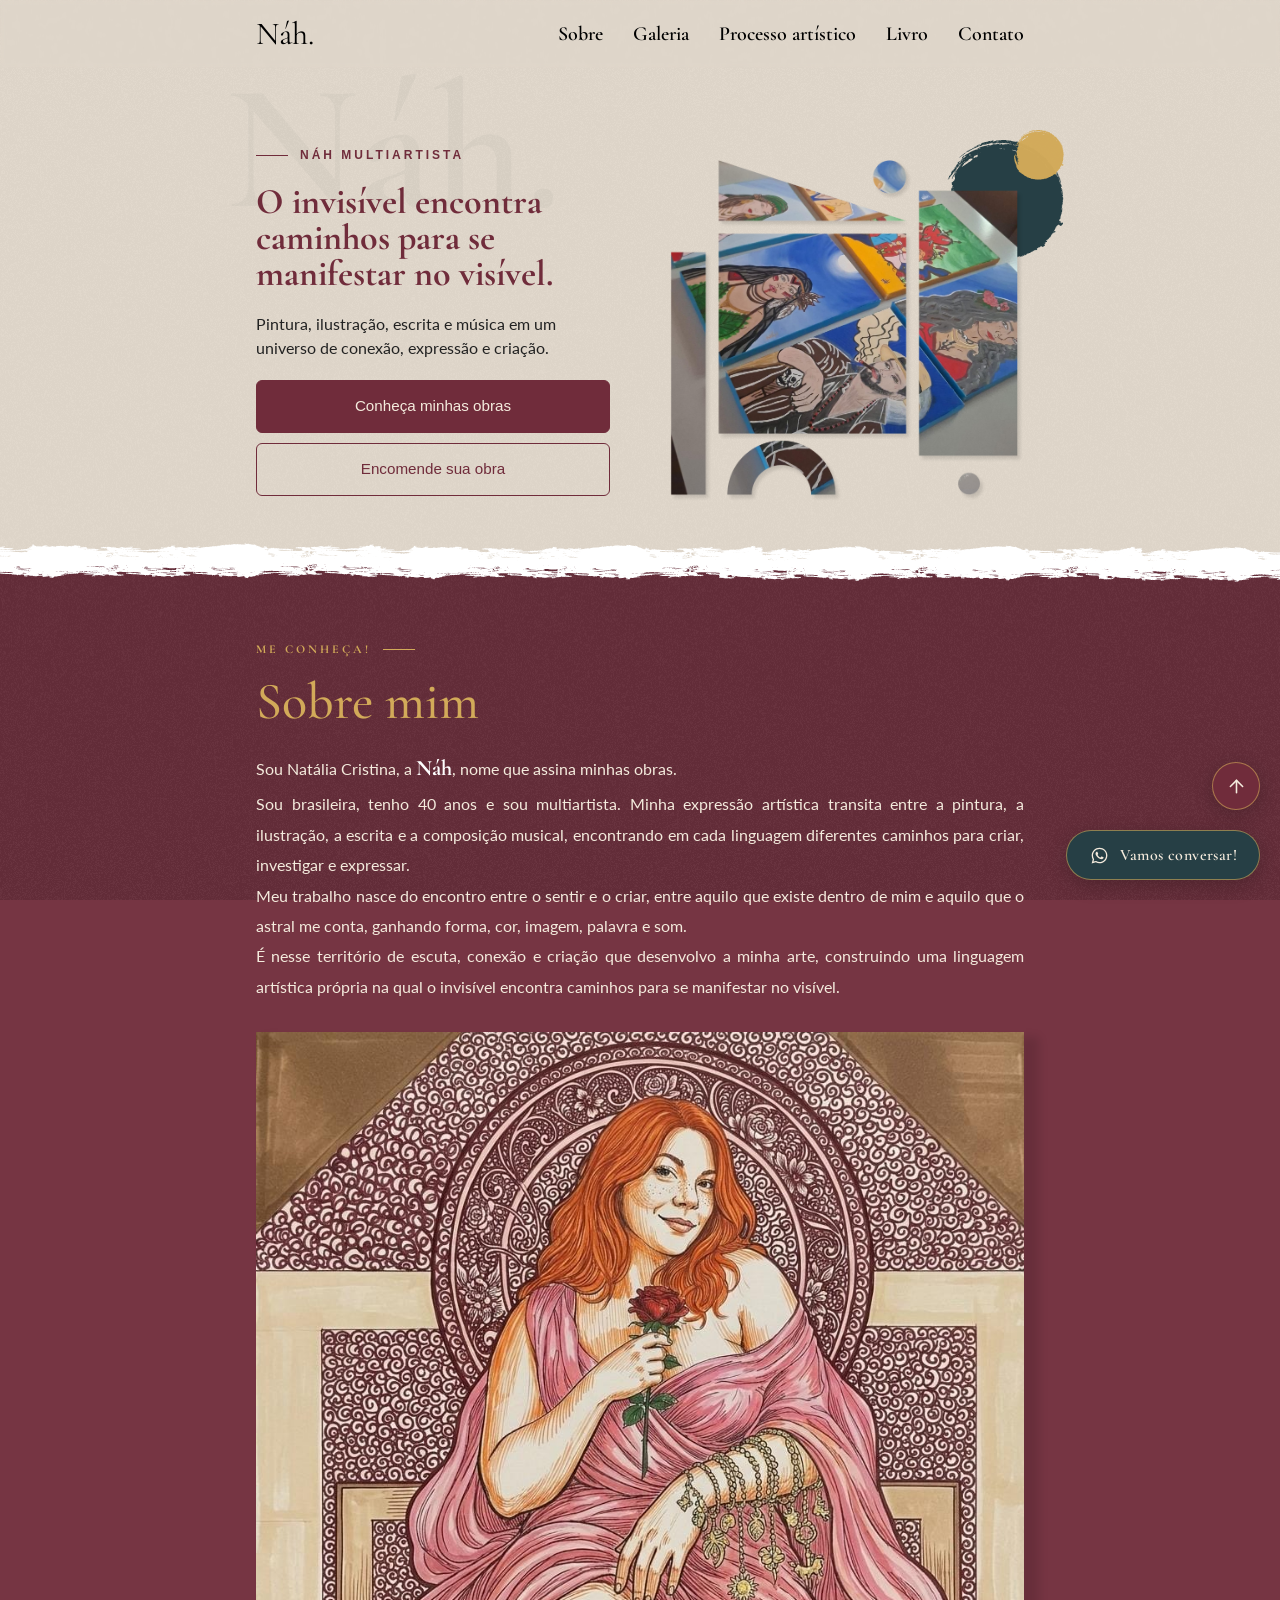
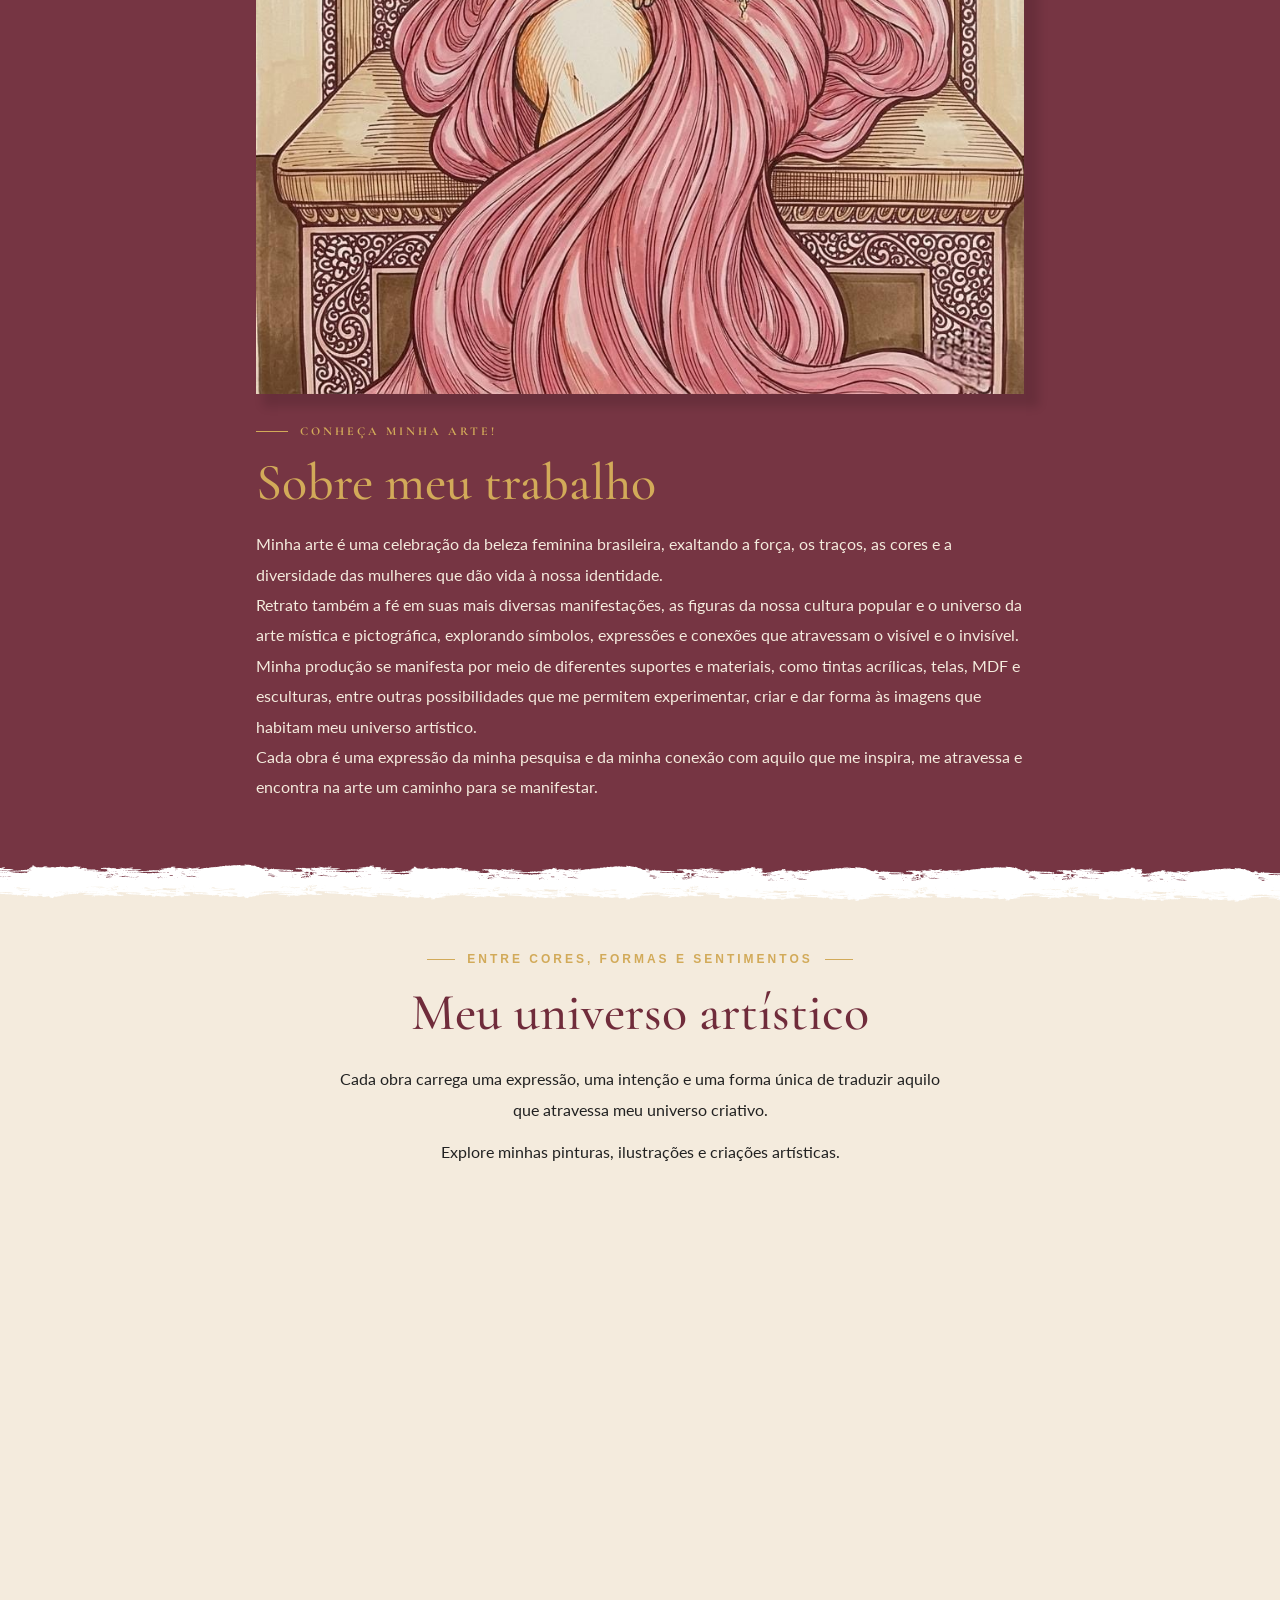
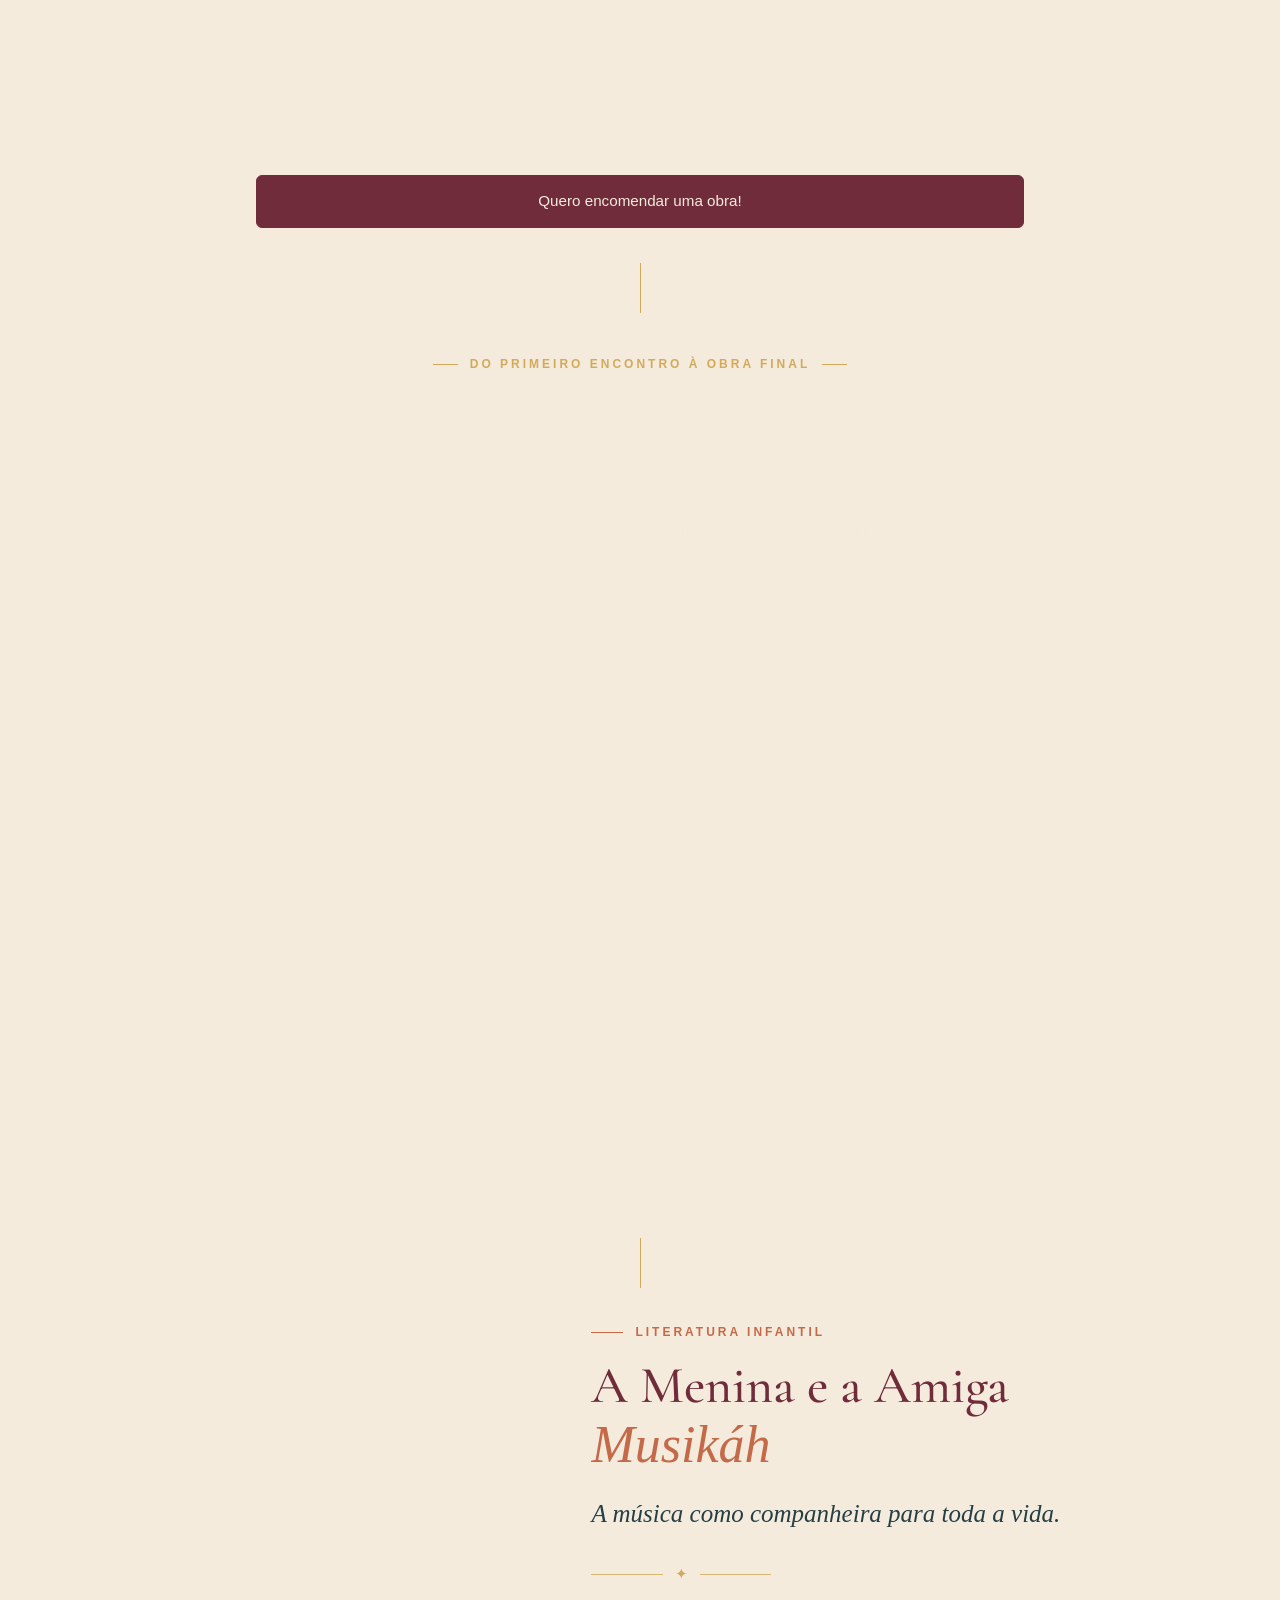
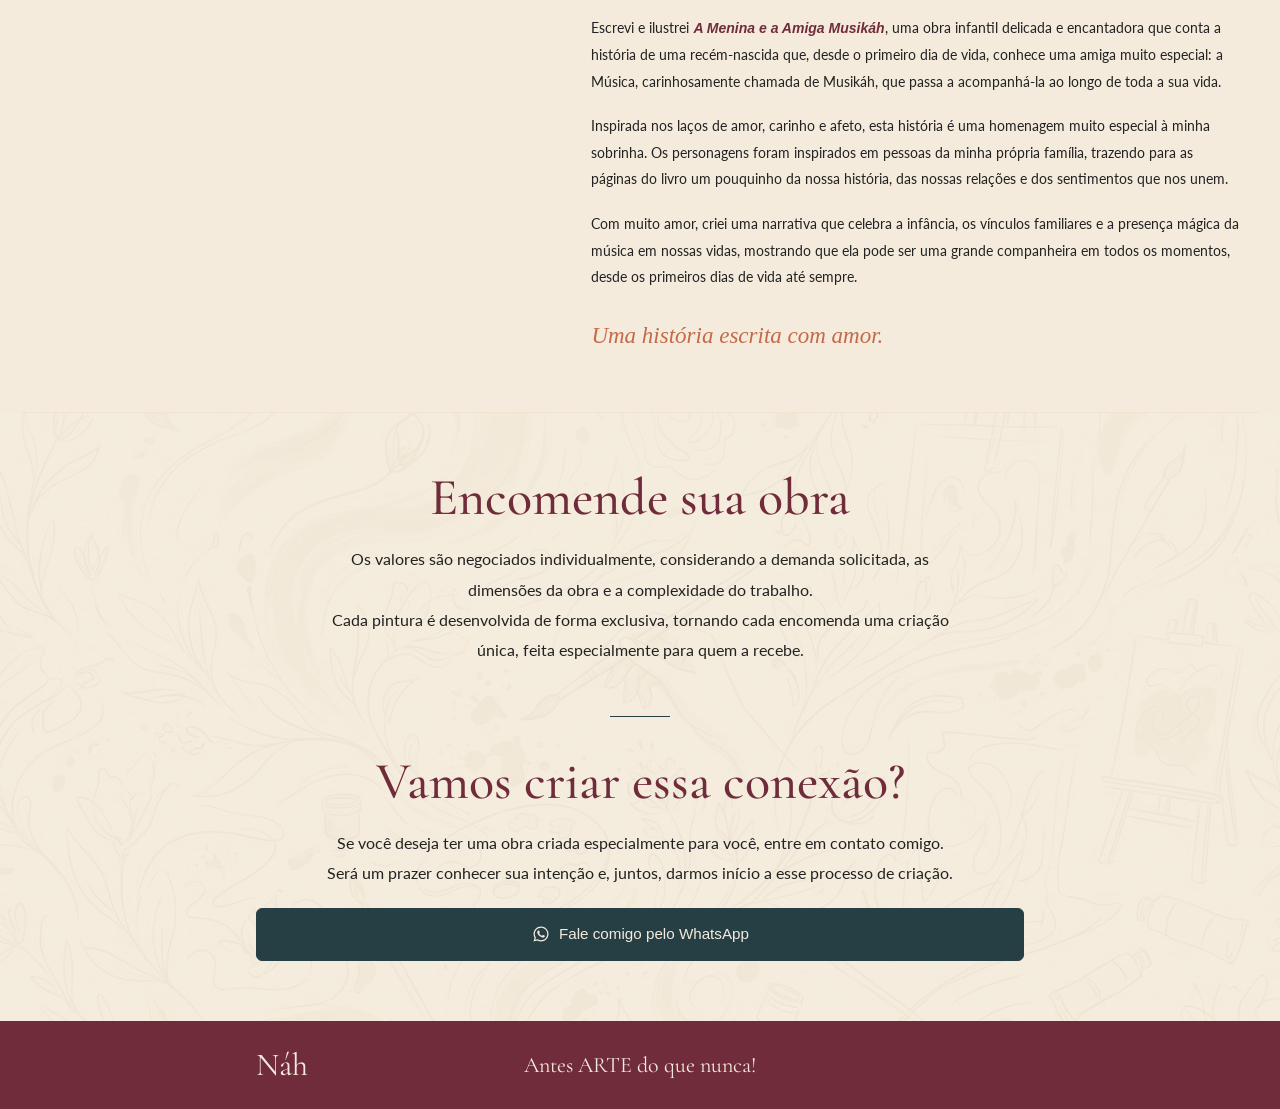
==== commit 455aa8b5: "feat: aos animation" ====
--- a/index.html
+++ b/index.html
@@ -4,14 +4,22 @@
     <meta charset="UTF-8" />
     <meta name="viewport" content="width=device-width, initial-scale=1.0" />
     <title>Náh Multiartista</title>
+    <!-- Fonts -->
     <link rel="preconnect" href="https://fonts.googleapis.com" />
     <link rel="preconnect" href="https://fonts.gstatic.com" crossorigin />
-    <link rel="icon" type="image/x-icon" href="./favicon.ico" />
     <link
       href="https://fonts.googleapis.com/css2?family=Cormorant+Garamond:ital,wght@0,300..700;1,300..700&family=Lato:ital,wght@0,100;0,300;0,400;0,700;0,900;1,100;1,300;1,400;1,700;1,900&display=swap"
       rel="stylesheet"
     />
-    <link rel="stylesheet" href="./styles/main.css?v=9" />
+
+    <!-- Icon -->
+    <link rel="icon" type="image/x-icon" href="./favicon.ico" />
+
+    <!-- AOS Animation -->
+    <link href="https://unpkg.com/aos@2.3.1/dist/aos.css" rel="stylesheet" />
+
+    <!-- Náh Style -->
+    <link rel="stylesheet" href="./styles/main.css?v=10" />
   </head>
 
   <body>
@@ -30,5 +38,9 @@
     <script type="module" src="./js/dynamic-load.js"></script>
     <script type="module" src="./js/dynamic-color.js"></script>
     <script type="module" src="./js/menu-mobile.js"></script>
+
+    <!-- AOS animation -->
+    <script src="https://unpkg.com/aos@2.3.1/dist/aos.js"></script>
+    <script type="module" src="./js/animations.js"></script>
   </body>
 </html>
--- a/styles/main.css
+++ b/styles/main.css
@@ -320,6 +320,11 @@
   min-width: 1400px;
 }
 
+.center {
+  text-align: center;
+  justify-content: center;
+}
+
 /* width */
 ::-webkit-scrollbar {
   width: 10px;
@@ -363,81 +368,23 @@
     scroll-behavior: auto;
   }
 }
-[data-aos] {
+.js-scroll [data-animate] {
   opacity: 0;
-}
-
-.fade-up {
-  animation: fade-up 0.5s ease-out both;
-}
-
-@keyframes fade-up {
-  from {
-    opacity: 0;
-    transform: translateY(50px);
-  }
-  to {
+  transform: translateY(30px);
+  transition: opacity 0.8s ease, transform 0.8s ease;
+}
+.js-scroll [data-animate].is-visible {
+  opacity: 1;
+  transform: translateY(0);
+}
+
+@media (prefers-reduced-motion: reduce) {
+  .js-scroll [data-animate] {
     opacity: 1;
-    transform: translateY(0);
-  }
-}
-@keyframes fade-down {
-  from {
-    opacity: 0;
-    transform: translateY(-50px);
-  }
-  to {
-    opacity: 1;
-    transform: translateY(0);
-  }
-}
-.fade-down {
-  animation: fade-down 0.5s ease-out both;
-}
-
-@keyframes fade-left {
-  from {
-    opacity: 0;
-    transform: translateX(50px);
-  }
-  to {
-    opacity: 1;
-    transform: translateX(0);
-  }
-}
-.fade-left {
-  animation: fade-left 0.5s ease-out both;
-}
-
-@keyframes fade-right {
-  from {
-    opacity: 0;
-    transform: translateX(-50px);
-  }
-  to {
-    opacity: 1;
-    transform: translateX(0);
-  }
-}
-.fade-right {
-  animation: fade-right 0.5s ease-out both;
-}
-
-@keyframes zoom-in {
-  from {
-    opacity: 0;
-    transform: scale(0.6);
-  }
-  to {
-    opacity: 1;
-    transform: scale(1);
-  }
-}
-.zoom-in {
-  animation: zoom-in 0.5s ease-out both;
-  transform-origin: center center;
-}
-
+    transform: none;
+    transition: none;
+  }
+}
 .btn {
   display: inline-flex;
   align-items: center;
@@ -1605,6 +1552,110 @@
   text-align: left;
 }
 
+.go-to-top {
+  position: fixed;
+  right: 20px;
+  bottom: 90px;
+  z-index: 98;
+  display: flex;
+  align-items: center;
+  justify-content: center;
+  width: 48px;
+  height: 48px;
+  border: 1px solid rgba(210, 170, 89, 0.6);
+  border-radius: 50%;
+  background-color: #702c3b;
+  color: #f4ebdd;
+  box-shadow: 0 5px 20px rgba(0, 0, 0, 0.2);
+  cursor: pointer;
+  transition: 0.3s ease;
+}
+.go-to-top:hover {
+  background-color: rgb(141.2923076923, 55.5076923077, 74.4307692308);
+  border-color: #d2aa59;
+  transform: translateY(-4px);
+  box-shadow: 0 8px 25px rgba(0, 0, 0, 0.25);
+}
+.go-to-top svg {
+  width: 21px;
+  height: 21px;
+}
+@media screen and (max-width: 767px) {
+  .go-to-top {
+    bottom: 80px;
+    width: 44px;
+    height: 44px;
+  }
+}
+
+.whatsapp-float {
+  position: fixed;
+  right: 20px;
+  bottom: 20px;
+  z-index: 99;
+  display: flex;
+  align-items: center;
+  gap: 10px;
+  padding: 12px 22px;
+  border: 1px solid rgba(210, 170, 89, 0.6);
+  border-radius: 50px;
+  background: #263f45;
+  color: #f4ebdd;
+  box-shadow: 0 5px 20px rgba(0, 0, 0, 0.2);
+  cursor: pointer;
+  animation: whatsapp-pulse 2.5s ease-in-out infinite;
+  transition: background-color 0.3s ease, border-color 0.3s ease, box-shadow 0.3s ease, transform 0.3s ease;
+}
+@media screen and (max-width: 767px) {
+  .whatsapp-float {
+    background: rgba(38, 63, 69, 0.9);
+    padding: 8px 16px;
+    gap: 10px;
+  }
+  .whatsapp-float span {
+    font-size: 14px;
+  }
+}
+.whatsapp-float:hover {
+  background-color: rgb(50.6785046729, 84.0196261682, 92.0214953271);
+  border-color: #d2aa59;
+  box-shadow: 0 8px 25px rgba(0, 0, 0, 0.25);
+  transform: translateY(-3px);
+  animation-play-state: paused;
+}
+.whatsapp-float:active {
+  transform: translateY(0) scale(0.97);
+}
+.whatsapp-float svg {
+  display: block;
+  width: 21px;
+  height: 21px;
+  color: #f4ebdd;
+  transition: transform 0.3s ease;
+}
+.whatsapp-float:hover svg {
+  transform: rotate(-8deg);
+}
+.whatsapp-float span {
+  font-size: 16px;
+  font-weight: 600;
+  letter-spacing: 0.4px;
+}
+
+@keyframes whatsapp-pulse {
+  0%, 100% {
+    box-shadow: 0 5px 20px rgba(0, 0, 0, 0.2);
+  }
+  50% {
+    box-shadow: 0 5px 20px rgba(0, 0, 0, 0.2), 0 0 0 5px rgba(210, 170, 89, 0.12);
+  }
+}
+@media (prefers-reduced-motion: reduce) {
+  .whatsapp-float {
+    animation: none;
+    transition: none;
+  }
+}
 .book {
   position: relative;
   background-color: #f4ebdd;
